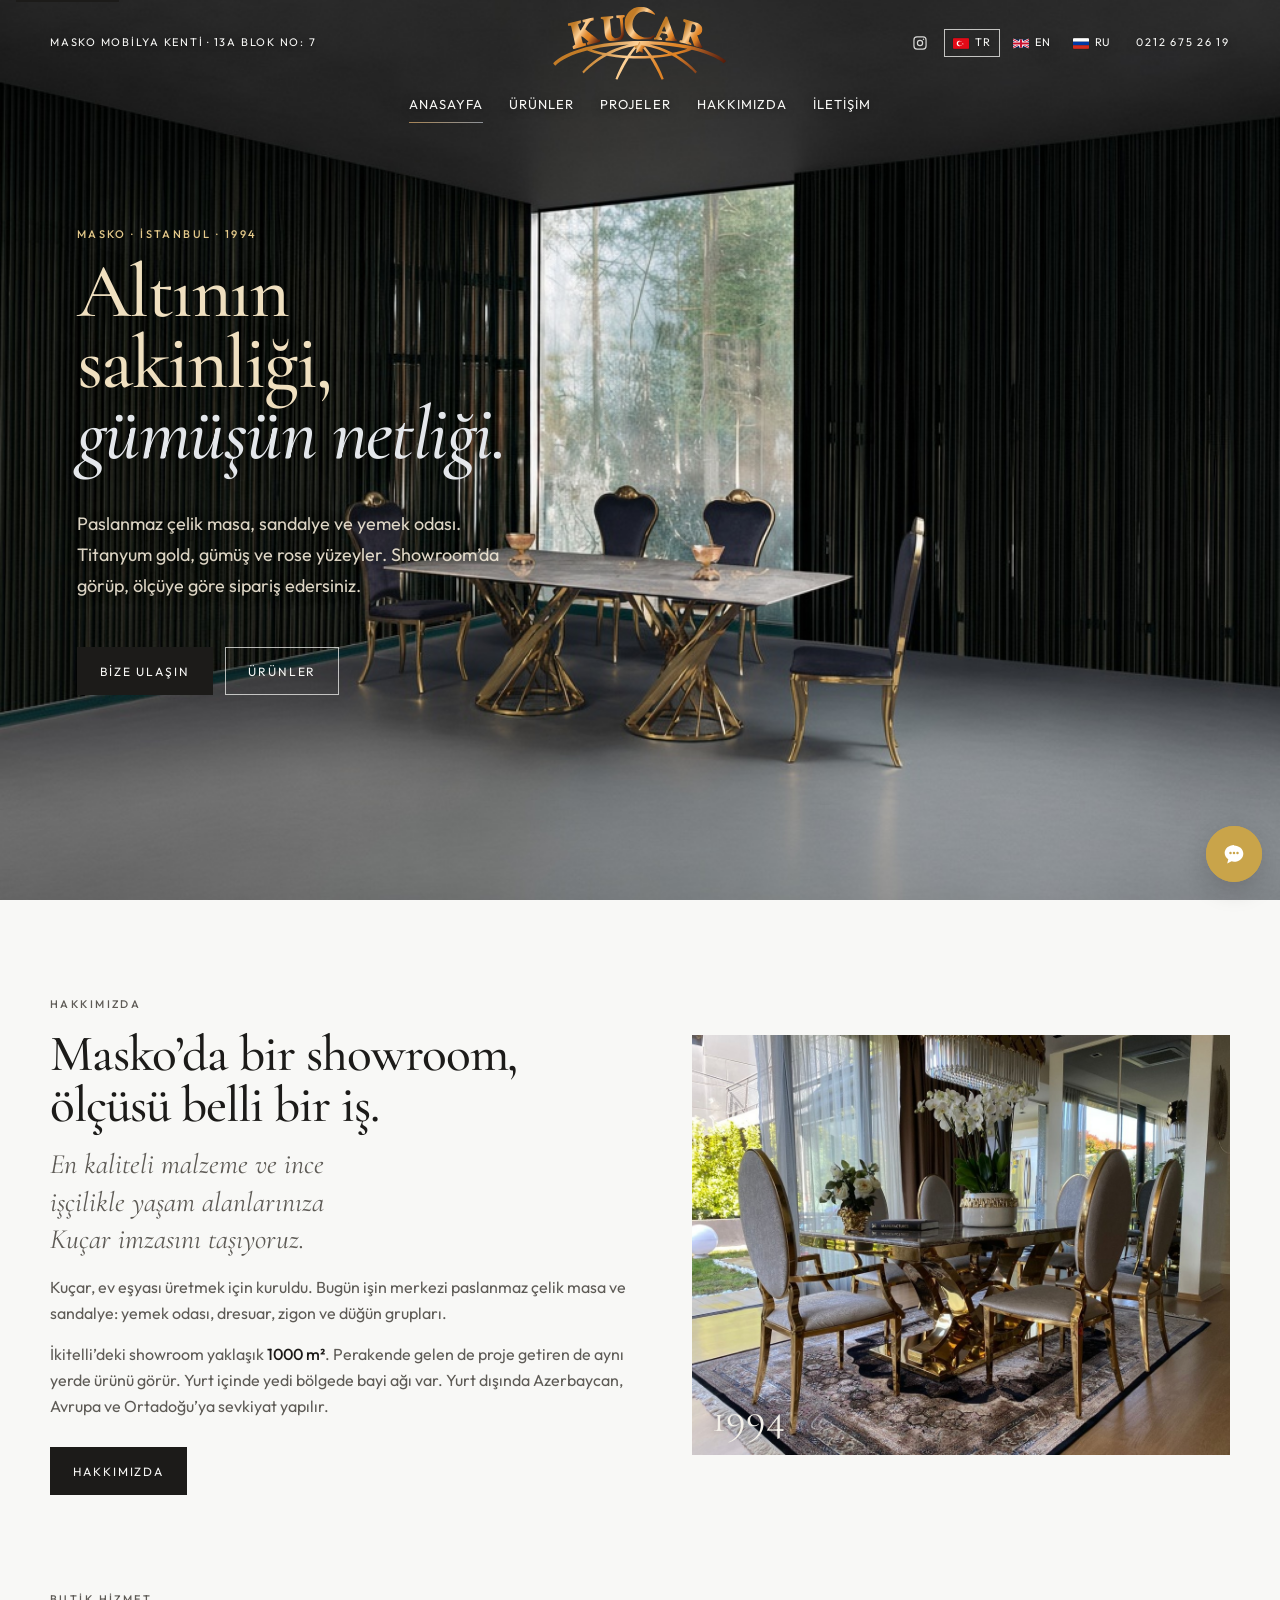
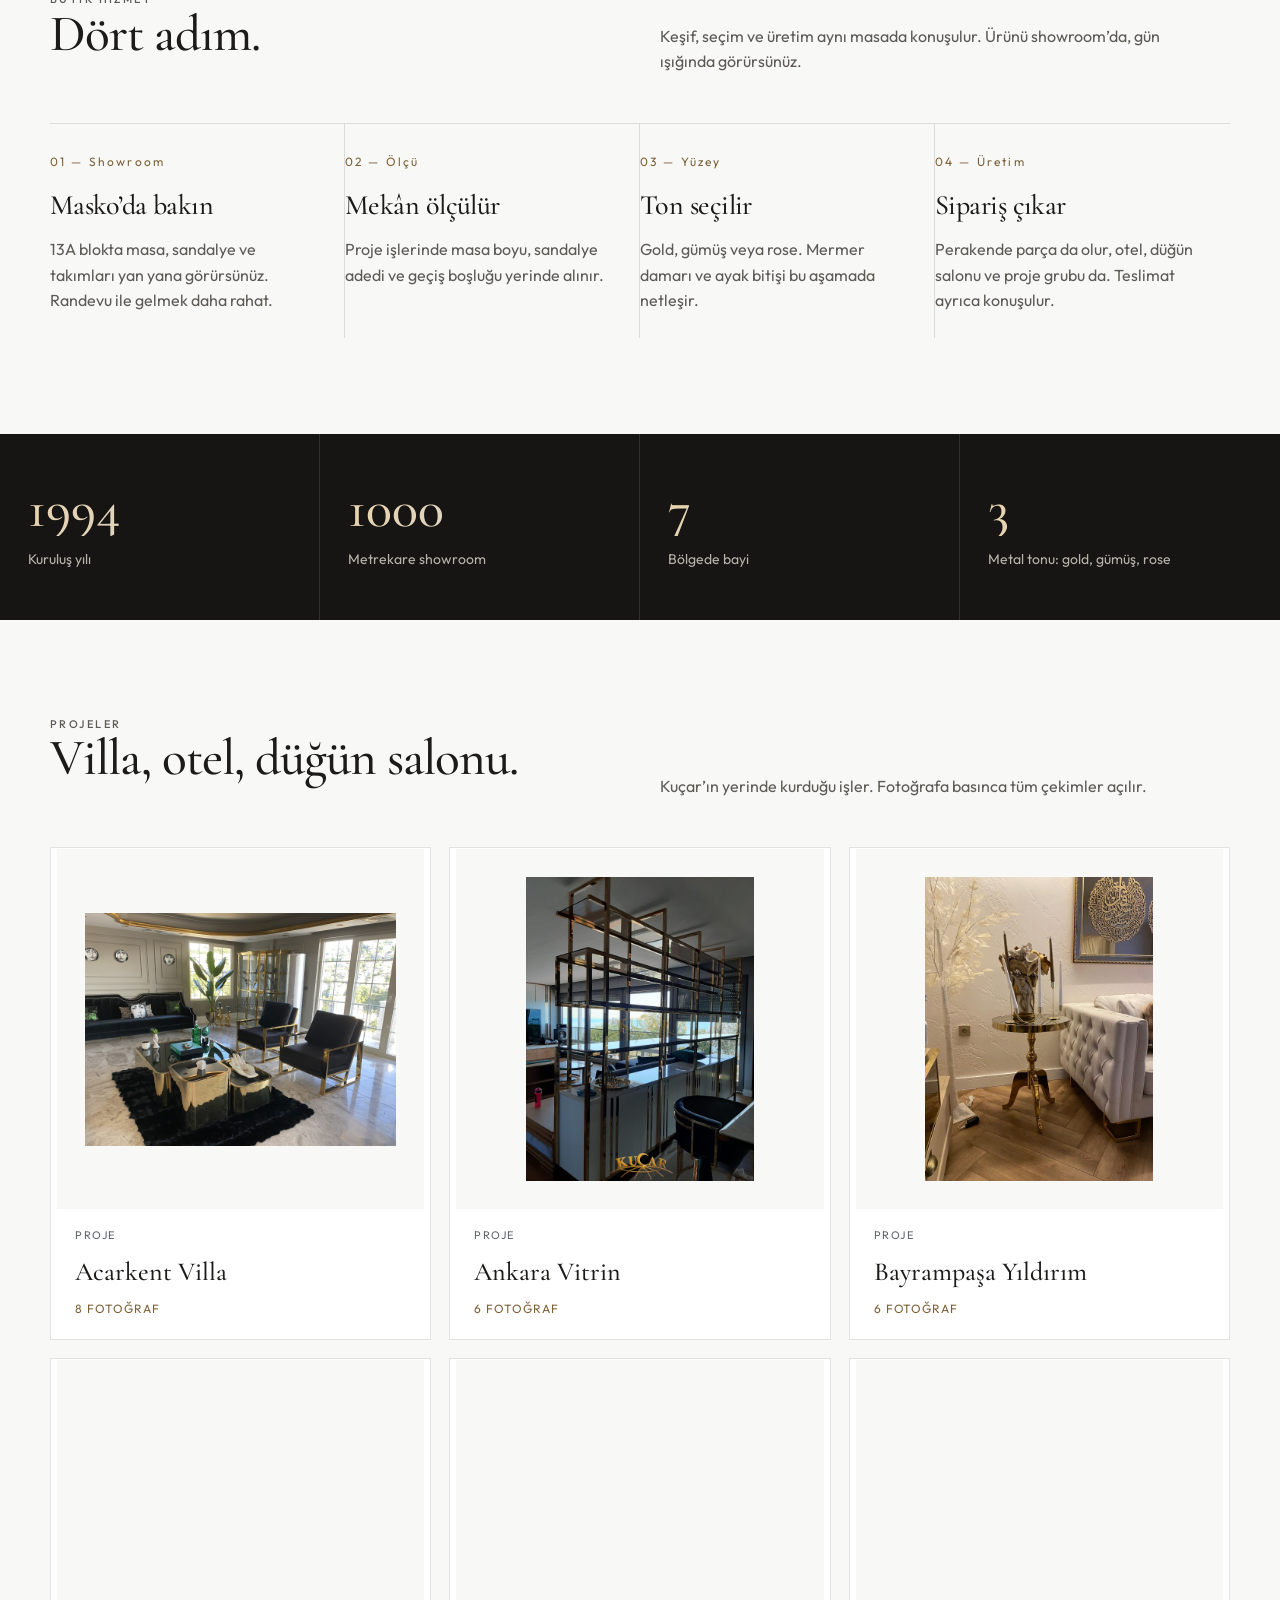
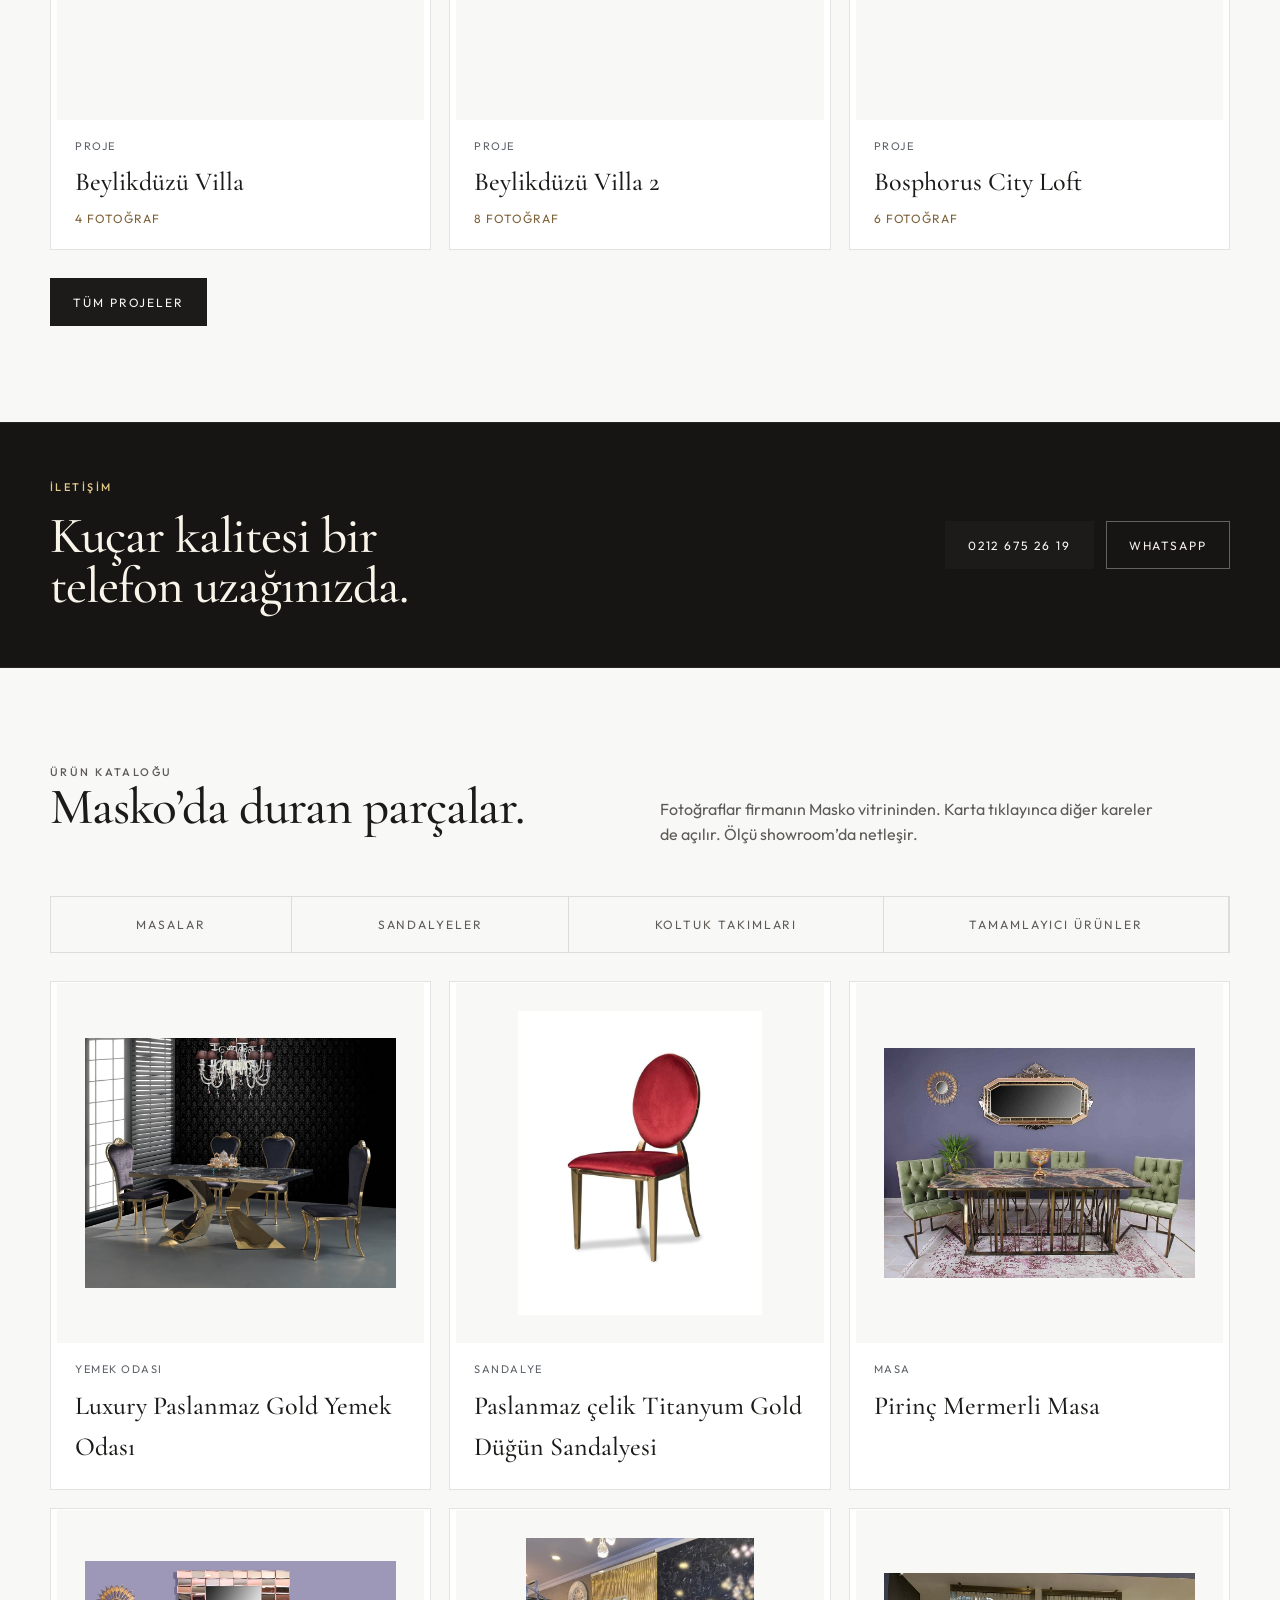
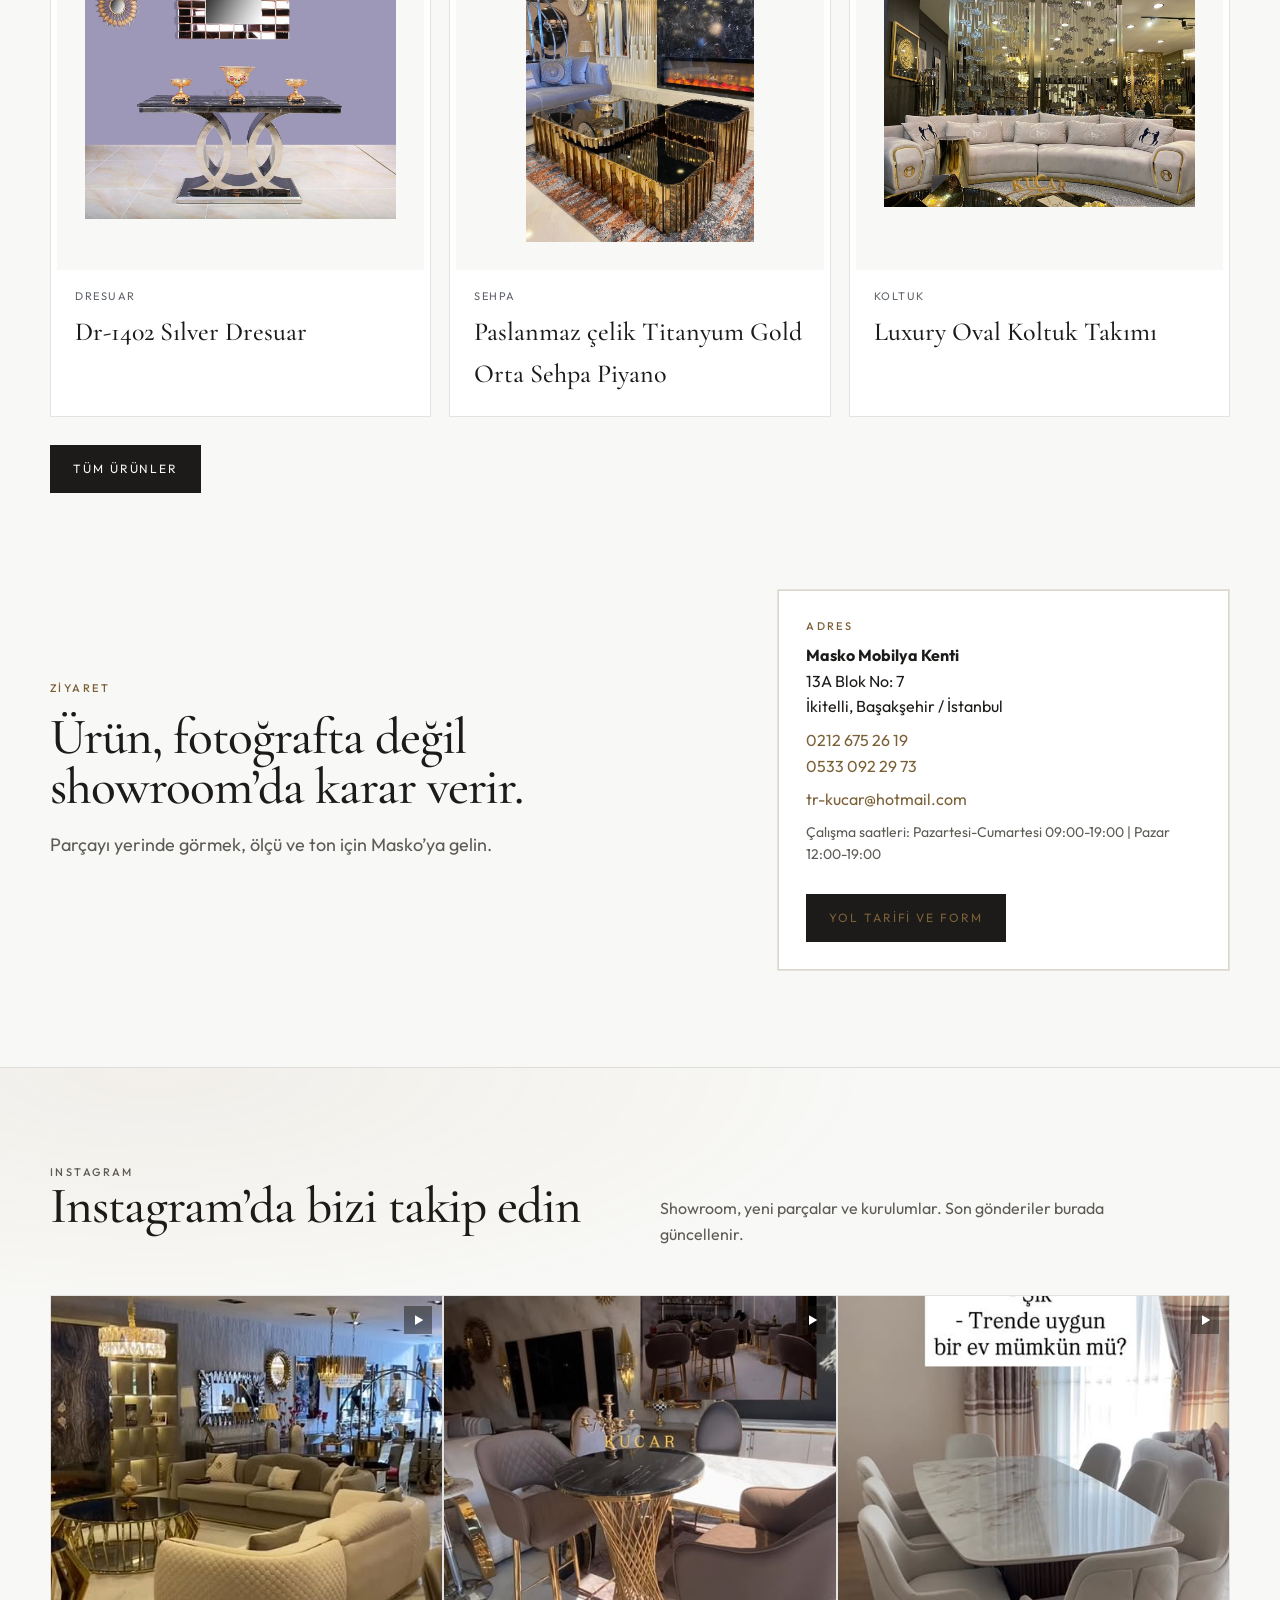
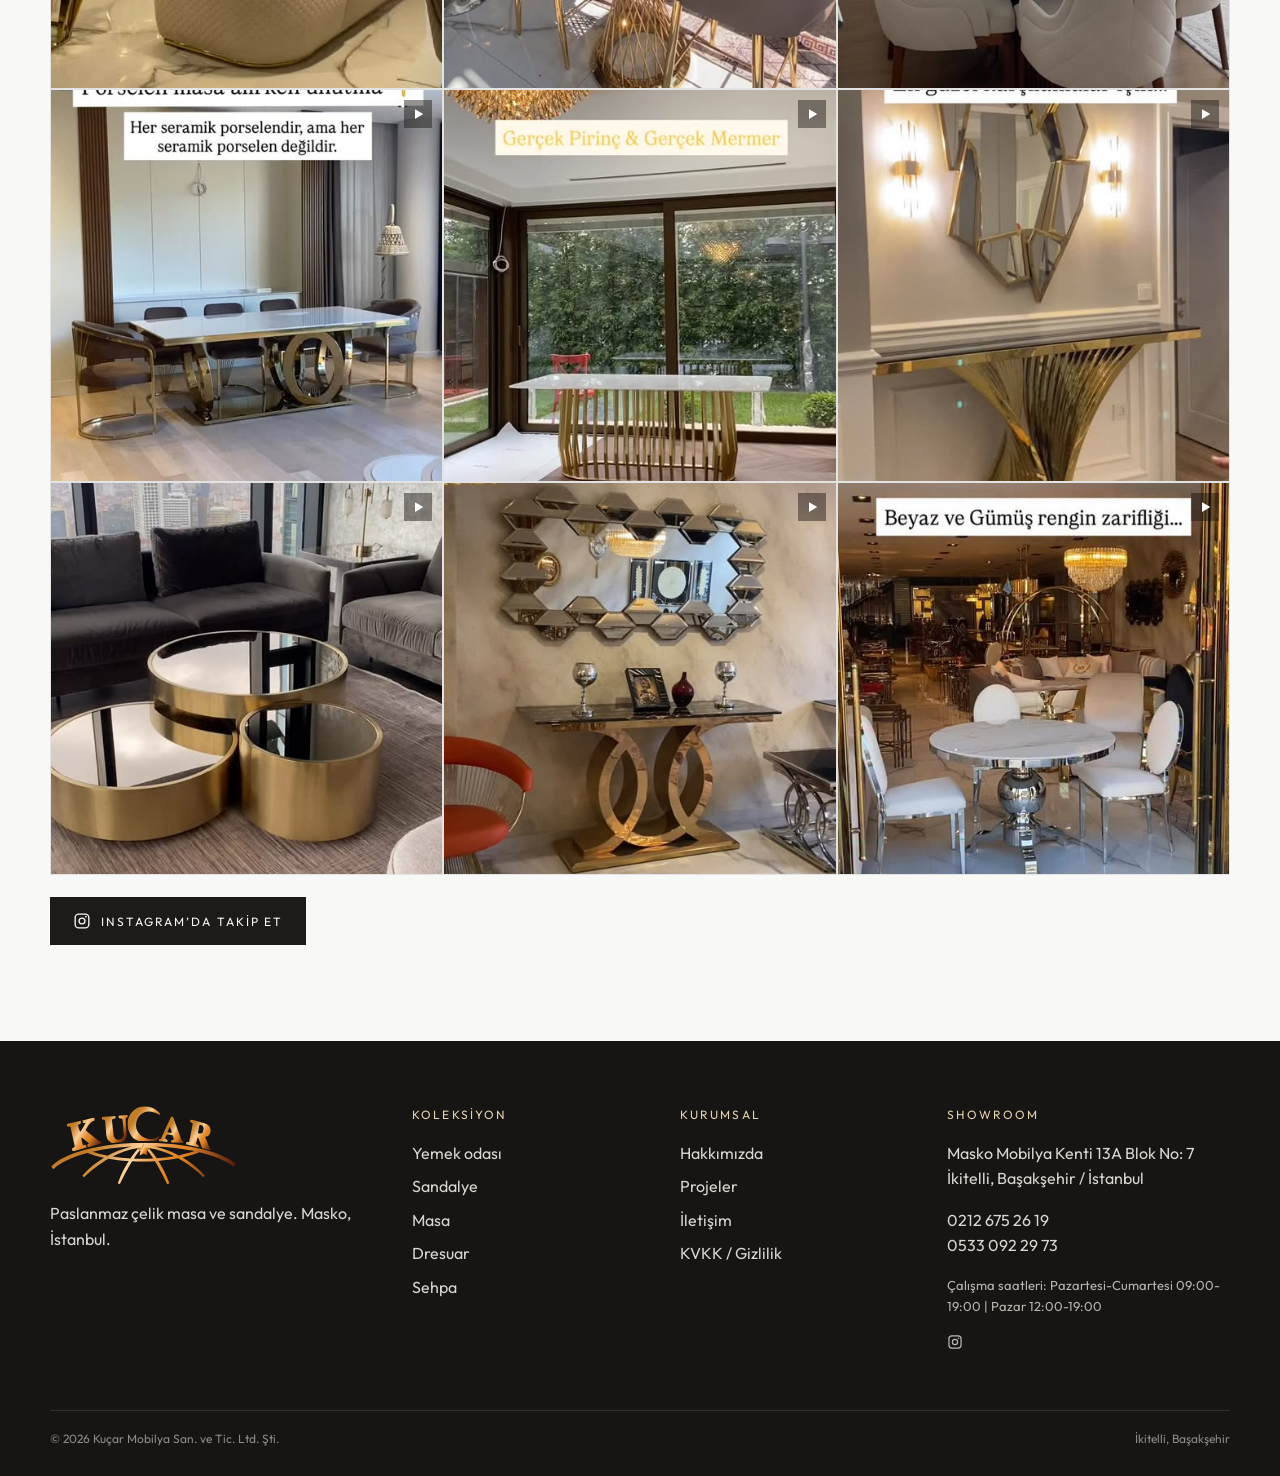
==== index.html @ 5067fb50 "Kuçar Mobilya ilk yayın Co-authored-by: Cursor <cursoragent@cursor.com>" ====
﻿<!DOCTYPE html>
<html lang="tr">
<head>
  <meta charset="utf-8">
  <meta name="viewport" content="width=device-width, initial-scale=1">
  <title>Kuçar Mobilya | Masko Masa ve Sandalye · İkitelli, İstanbul</title>
  <meta name="description" content="Kuçar Mobilya, Masko İkitelli’de 1994’ten beri paslanmaz çelik masa, sandalye, yemek odası, dresuar ve sehpa üretir. Titanyum gold, gümüş ve rose yüzeyler.">
  <link rel="icon" href="favicon.png" type="image/png">
  <!-- SITE_URL: https://ALANADI.com — alan adınızla değiştirin -->
  <link rel="canonical" href="https://ALANADI.com/">
  <meta name="theme-color" content="#f8f8f6">
  <meta name="robots" content="index,follow">
  <meta property="og:title" content="Kuçar Mobilya | Masko Masa ve Sandalye · İkitelli, İstanbul">
  <meta property="og:description" content="Kuçar Mobilya, Masko İkitelli’de 1994’ten beri paslanmaz çelik masa, sandalye, yemek odası, dresuar ve sehpa üretir. Titanyum gold, gümüş ve rose yüzeyler.">
  <meta property="og:type" content="website">
  <meta property="og:url" content="https://ALANADI.com/">
  <meta property="og:image" content="https://ALANADI.com/img/hero-masa.jpg">
  <meta property="og:locale" content="tr_TR">
  <meta name="twitter:card" content="summary_large_image">
  <meta name="twitter:title" content="Kuçar Mobilya | Masko Masa ve Sandalye · İkitelli, İstanbul">
  <meta name="twitter:description" content="Kuçar Mobilya, Masko İkitelli’de 1994’ten beri paslanmaz çelik masa, sandalye, yemek odası, dresuar ve sehpa üretir. Titanyum gold, gümüş ve rose yüzeyler.">
  <meta name="twitter:image" content="https://ALANADI.com/img/hero-masa.jpg">
  <script type="application/ld+json">
  {
    "@context": "https://schema.org",
    "@type": "FurnitureStore",
    "name": "Kuçar Mobilya",
    "image": "https://ALANADI.com/img/hero-masa.jpg",
    "url": "https://ALANADI.com/",
    "telephone": ["+902126752619", "+905330922973"],
    "email": "tr-kucar@hotmail.com",
    "address": {
      "@type": "PostalAddress",
      "streetAddress": "Masko Mobilya Kenti 13A Blok No: 7",
      "addressLocality": "İkitelli, Başakşehir",
      "addressRegion": "İstanbul",
      "addressCountry": "TR"
    },
    "sameAs": ["https://www.instagram.com/kucarfurniture/"],
    "openingHours": "Mo-Sa 09:00-19:00, Su 12:00-19:00"
  }
  </script>
  <link rel="preconnect" href="https://fonts.googleapis.com">
  <link rel="preconnect" href="https://fonts.gstatic.com" crossorigin>
  <link href="https://fonts.googleapis.com/css2?family=Cormorant+Garamond:ital,wght@0,500;0,600;1,500&family=Outfit:wght@300;400;500&family=Manrope:wght@300;400;500&display=swap&subset=cyrillic,latin" rel="stylesheet">
  <link rel="stylesheet" href="css/style.css">
</head>
<body data-page="home">
  <a class="skip" href="#icerik" data-i18n="skip">İçeriğe geç</a>
  <header class="site-header" data-header>
    <div class="header-top">
    <div class="topbar">
      <span data-i18n="top.address">Masko Mobilya Kenti · 13A Blok No: 7</span>
      <div class="topbar-end">
        <a class="social-ig" href="https://www.instagram.com/kucarfurniture/" target="_blank" rel="noopener noreferrer" data-i18n="ig.aria" data-i18n-attr="aria-label" aria-label="Instagram’da Kuçar Furniture"><svg class="ig-icon" viewBox="0 0 24 24" width="16" height="16" aria-hidden="true"><path fill="currentColor" d="M7.5 2h9A5.5 5.5 0 0 1 22 7.5v9A5.5 5.5 0 0 1 16.5 22h-9A5.5 5.5 0 0 1 2 16.5v-9A5.5 5.5 0 0 1 7.5 2zm0 1.8A3.7 3.7 0 0 0 3.8 7.5v9a3.7 3.7 0 0 0 3.7 3.7h9a3.7 3.7 0 0 0 3.7-3.7v-9a3.7 3.7 0 0 0-3.7-3.7h-9zm9.75 1.35a1.15 1.15 0 1 1 0 2.3 1.15 1.15 0 0 1 0-2.3zM12 7.2A4.8 4.8 0 1 1 12 16.8 4.8 4.8 0 0 1 12 7.2zm0 1.8a3 3 0 1 0 0 6 3 3 0 0 0 0-6z"/></svg></a>
        <div class="langs" role="group" data-i18n="lang.group" data-i18n-attr="aria-label" aria-label="Dil">
          <button type="button" data-lang="tr" aria-pressed="true"><svg class="flag" viewBox="0 0 30 20" aria-hidden="true"><rect width="30" height="20" fill="#e30a17"/><circle cx="12" cy="10" r="5" fill="#fff"/><circle cx="13.5" cy="10" r="4" fill="#e30a17"/><polygon fill="#fff" points="18.2,10 16.7,10.5 17.3,11.9 18.2,11.1 19.1,11.9 19.7,10.5"/></svg><span>TR</span></button>
          <button type="button" data-lang="en" aria-pressed="false"><svg class="flag" viewBox="0 0 60 30" aria-hidden="true"><rect width="60" height="30" fill="#012169"/><path d="M0 0 L60 30 M60 0 L0 30" stroke="#fff" stroke-width="8"/><path d="M0 0 L60 30 M60 0 L0 30" stroke="#C8102E" stroke-width="4"/><path d="M30 0 V30 M0 15 H60" stroke="#fff" stroke-width="14"/><path d="M30 0 V30 M0 15 H60" stroke="#C8102E" stroke-width="8"/></svg><span>EN</span></button>
          <button type="button" data-lang="ru" aria-pressed="false"><svg class="flag" viewBox="0 0 18 12" aria-hidden="true"><rect width="18" height="4" fill="#fff"/><rect y="4" width="18" height="4" fill="#0039a6"/><rect y="8" width="18" height="4" fill="#d52b1e"/></svg><span>RU</span></button>
        </div>
        <a href="tel:+902126752619">0212 675 26 19</a>
      </div>
    </div>
      <a class="logo" href="index.html">
        <img class="brand" src="img/logo.svg" alt="Kuçar" width="1200" height="505">
      </a>
      <button class="nav-toggle" type="button" data-nav-toggle aria-expanded="false" aria-controls="site-nav" data-i18n="nav.menu" data-i18n-attr="aria-label" aria-label="Menü"><span></span></button>
    </div>
    <div class="nav-bar">
      <nav class="site-nav" id="site-nav" data-nav>
        <a href="index.html" data-nav="home" data-i18n="nav.home">Anasayfa</a>
        <div class="nav-item">
          <a href="koleksiyonlar.html" data-nav="koleksiyon" data-i18n="nav.collection">Ürünler</a>
          <div class="nav-sub">
            <div class="nav-sub-panel">
              <div class="nav-links">
                <a href="koleksiyonlar.html?grup=masalar" data-i18n="nav.tables">Masalar</a>
                <a href="koleksiyonlar.html?grup=sandalyeler" data-i18n="nav.chairs">Sandalyeler</a>
                <a href="koleksiyonlar.html?grup=koltuk" data-i18n="nav.sofas">Koltuk Takımları</a>
                <a href="koleksiyonlar.html?grup=tamamlayici" data-i18n="nav.extras">Tamamlayıcı Ürünler</a>
                <div class="nav-nest">
                  <a href="koleksiyonlar.html?grup=sehpa" data-i18n="nav.sehpa">Sehpa</a>
                  <a href="koleksiyonlar.html?grup=zigon" data-i18n="nav.zigon">Zigon</a>
                  <a href="koleksiyonlar.html?grup=dresuar" data-i18n="nav.dresuar">Dresuar</a>
                  <a href="koleksiyonlar.html?grup=vitrin" data-i18n="nav.vitrine">Vitrin</a>
                  <a href="koleksiyonlar.html?grup=servis" data-i18n="nav.trolley">Servis Arabası</a>
                  <a href="koleksiyonlar.html?grup=ayna" data-i18n="nav.mirror">Ayna</a>
                </div>
              </div>
              <div class="nav-visuals">
                <a class="nav-visual" href="koleksiyonlar.html?grup=masalar">
                  <img src="img/urun/12.jpeg" alt="" width="1200" height="900" loading="lazy" decoding="async">
                  <span class="nav-visual-copy"><small>Luxury Yüzük</small><strong data-i18n="nav.tables">Masalar</strong></span>
                </a>
                <a class="nav-visual" href="koleksiyonlar.html?grup=sandalyeler">
                  <img src="img/urun/11.jpg" alt="" width="720" height="900" loading="lazy" decoding="async">
                  <span class="nav-visual-copy"><small>Titanyum Gold S-14</small><strong data-i18n="nav.chairs">Sandalyeler</strong></span>
                </a>
                <a class="nav-visual" href="koleksiyonlar.html?grup=koltuk">
                  <img src="img/urun/08.jpeg" alt="" width="1200" height="900" loading="lazy" decoding="async">
                  <span class="nav-visual-copy"><small>Luxury Oval</small><strong data-i18n="nav.sofas">Koltuk Takımları</strong></span>
                </a>
                <a class="nav-visual" href="koleksiyonlar.html?grup=tamamlayici">
                  <img src="img/urun/17.jpg" alt="" width="972" height="900" loading="lazy" decoding="async">
                  <span class="nav-visual-copy"><small>Dr-8818</small><strong data-i18n="nav.extras">Tamamlayıcı Ürünler</strong></span>
                </a>
              </div>
            </div>
          </div>
        </div>
        <a href="hizmetler.html" data-nav="hizmet" data-i18n="nav.services">Projeler</a>
        <a href="hakkimizda.html" data-nav="hakkimizda" data-i18n="nav.about">Hakkımızda</a>
        <a href="iletisim.html" data-nav="iletisim" data-i18n="nav.contact">İletişim</a>
      </nav>
    </div>
  </header>

  <main id="icerik">
    <section class="hero">
      <div class="hero-copy">
        <p class="eyebrow" data-i18n="home.kicker">Masko · İstanbul · 1994</p>
        <h1 data-i18n="home.h1" data-i18n-html>Altının sakinliği,<br><em>gümüşün netliği.</em></h1>
        <p class="lede" data-i18n="home.lede">Paslanmaz çelik masa, sandalye ve yemek odası. Titanyum gold, gümüş ve rose yüzeyler. Showroom’da görüp, ölçüye göre sipariş edersiniz.</p>
        <div class="btn-row">
          <a class="btn" href="iletisim.html" data-i18n="home.cta">Bize ulaşın</a>
          <a class="btn btn-ghost" href="koleksiyonlar.html" data-i18n="nav.collection">Ürünler</a>
        </div>
      </div>
      <div class="hero-panel">
        <figure class="hero-shot">
          <img src="img/hero-masa.jpg" alt="Luxury yemek odası takımı, geniş showroom" width="1280" height="720" fetchpriority="high" decoding="async">
          <figcaption>Luxury Yemek Odası Takımı</figcaption>
        </figure>
      </div>
    </section>

    <section class="section home-about">
      <div class="wrap home-about-grid">
        <div class="prose">
          <p class="eyebrow" data-i18n="nav.about">Hakkımızda</p>
          <h2 data-i18n="home.story.h">Masko’da bir showroom, ölçüsü belli bir iş.</h2>
          <p class="lede home-about-lead" data-i18n="home.about.lead">En kaliteli malzeme ve ince işçilikle yaşam alanlarınıza Kuçar imzasını taşıyoruz.</p>
          <p data-i18n="home.story.p1">Kuçar, ev eşyası üretmek için kuruldu. Bugün işin merkezi paslanmaz çelik masa ve sandalye: yemek odası, dresuar, zigon ve düğün grupları.</p>
          <p data-i18n="home.story.p2" data-i18n-html>İkitelli’deki showroom yaklaşık <strong>1000 m²</strong>. Perakende gelen de proje getiren de aynı yerde ürünü görür. Yurt içinde yedi bölgede bayi ağı var. Yurt dışında Azerbaycan, Avrupa ve Ortadoğu’ya sevkiyat yapılır.</p>
          <div class="btn-row">
            <a class="btn" href="hakkimizda.html" data-i18n="nav.about">Hakkımızda</a>
          </div>
        </div>
        <figure class="home-about-shot">
          <img src="img/urun/12.jpeg" alt="Kuçar showroom yemek odası" width="1200" height="900" loading="lazy" decoding="async">
          <figcaption>1994</figcaption>
        </figure>
      </div>
    </section>

    <section class="section" style="padding-top:0">
      <div class="wrap">
        <div class="section-head">
          <div>
            <p class="eyebrow" data-i18n="home.order.k">Butik hizmet</p>
            <h2 data-i18n="home.order.h">Dört adım.</h2>
          </div>
          <p data-i18n="home.order.p">Keşif, seçim ve üretim aynı masada konuşulur. Ürünü showroom’da, gün ışığında görürsünüz.</p>
        </div>
        <div class="steps">
          <article class="step">
            <span data-i18n="home.s1">01 — Showroom</span>
            <h3 data-i18n="home.s1.h">Masko’da bakın</h3>
            <p data-i18n="home.s1.p">13A blokta masa, sandalye ve takımları yan yana görürsünüz. Randevu ile gelmek daha rahat.</p>
          </article>
          <article class="step">
            <span data-i18n="home.s2">02 — Ölçü</span>
            <h3 data-i18n="home.s2.h">Mekân ölçülür</h3>
            <p data-i18n="home.s2.p">Proje işlerinde masa boyu, sandalye adedi ve geçiş boşluğu yerinde alınır.</p>
          </article>
          <article class="step">
            <span data-i18n="home.s3">03 — Yüzey</span>
            <h3 data-i18n="home.s3.h">Ton seçilir</h3>
            <p data-i18n="home.s3.p">Gold, gümüş veya rose. Mermer damarı ve ayak bitişi bu aşamada netleşir.</p>
          </article>
          <article class="step">
            <span data-i18n="home.s4">04 — Üretim</span>
            <h3 data-i18n="home.s4.h">Sipariş çıkar</h3>
            <p data-i18n="home.s4.p">Perakende parça da olur, otel, düğün salonu ve proje grubu da. Teslimat ayrıca konuşulur.</p>
          </article>
        </div>
      </div>
    </section>

    <section class="stats" data-i18n="stats.label" data-i18n-attr="aria-label" aria-label="Kısa bilgiler">
      <div class="stat"><b>1994</b><span data-i18n="stats.year">Kuruluş yılı</span></div>
      <div class="stat"><b>1000</b><span data-i18n="stats.m2">Metrekare showroom</span></div>
      <div class="stat"><b>7</b><span data-i18n="stats.region">Bölgede bayi</span></div>
      <div class="stat"><b>3</b><span data-i18n="stats.tone">Metal tonu: gold, gümüş, rose</span></div>
    </section>

    <section class="section">
      <div class="wrap">
        <div class="section-head">
          <div>
            <p class="eyebrow" data-i18n="prj.k">Projeler</p>
            <h2 data-i18n="prj.h">Villa, otel, düğün salonu.</h2>
          </div>
          <p data-i18n="prj.p">Kuçar’ın yerinde kurduğu işler. Fotoğrafa basınca tüm çekimler açılır.</p>
        </div>
        <div class="catalog" data-projects data-projects-limit="6"></div>
        <noscript>
          <p class="noscript-note" data-i18n="noscript.projects">Projeleri görmek için Projeler sayfasına gidin. <a href="hizmetler.html">Projeler</a> · <a href="tel:+902126752619">0212 675 26 19</a> · <a href="https://wa.me/905330922973">WhatsApp</a></p>
        </noscript>
        <div class="btn-row">
          <a class="btn" href="hizmetler.html" data-i18n="home.projects.more">Tüm projeler</a>
        </div>
      </div>
    </section>

    <section class="phone-cta">
      <div class="wrap phone-cta-inner">
        <div>
          <p class="eyebrow" data-i18n="home.phone.k">İletişim</p>
          <h2 data-i18n="home.phone.h">Kuçar kalitesi bir telefon uzağınızda.</h2>
        </div>
        <div class="phone-cta-actions">
          <a class="btn" href="tel:+902126752619">0212 675 26 19</a>
          <a class="btn btn-ghost" href="https://wa.me/905330922973" target="_blank" rel="noopener">WhatsApp</a>
        </div>
      </div>
    </section>

    <section class="section">
      <div class="wrap">
        <div class="section-head">
          <div>
            <p class="eyebrow" data-i18n="home.catalog.k">Ürün kataloğu</p>
            <h2 data-i18n="home.vitrin.h">Masko’da duran parçalar.</h2>
          </div>
          <p data-i18n="home.vitrin.p">Fotoğraflar firmanın Masko vitrininden. Karta tıklayınca diğer kareler de açılır. Ölçü showroom’da netleşir.</p>
        </div>
        <nav class="rail rail-inline" data-i18n="rail.label" data-i18n-attr="aria-label" aria-label="Kategoriler">
          <a href="koleksiyonlar.html?grup=masalar" data-i18n="nav.tables">Masalar</a>
          <a href="koleksiyonlar.html?grup=sandalyeler" data-i18n="nav.chairs">Sandalyeler</a>
          <a href="koleksiyonlar.html?grup=koltuk" data-i18n="nav.sofas">Koltuk Takımları</a>
          <a href="koleksiyonlar.html?grup=tamamlayici" data-i18n="nav.extras">Tamamlayıcı Ürünler</a>
        </nav>
        <div class="catalog" data-featured></div>
        <noscript>
          <p class="noscript-note" data-i18n="noscript.catalog">Ürünleri görmek için koleksiyonlar sayfasına gidin. <a href="koleksiyonlar.html">Ürünler</a> · <a href="tel:+902126752619">0212 675 26 19</a> · <a href="https://wa.me/905330922973">WhatsApp</a></p>
        </noscript>
        <div class="btn-row">
          <a class="btn" href="koleksiyonlar.html" data-i18n="home.all">Tüm ürünler</a>
        </div>
      </div>
    </section>

    <section class="section" style="padding-top:0">
      <div class="wrap showroom-band">
        <div>
          <p class="eyebrow" data-i18n="home.visit.k">Ziyaret</p>
          <h2 data-i18n="home.visit.h">Ürün, fotoğrafta değil showroom’da karar verir.</h2>
          <p class="lede" data-i18n="home.visit.p">Parçayı yerinde görmek, ölçü ve ton için Masko’ya gelin.</p>
        </div>
        <aside class="address-card">
          <p class="eyebrow" data-i18n="addr.k">Adres</p>
          <p data-i18n="addr.block" data-i18n-html><strong>Masko Mobilya Kenti</strong><br>13A Blok No: 7<br>İkitelli, Başakşehir / İstanbul</p>
          <p><a href="tel:+902126752619">0212 675 26 19</a><br><a href="tel:+905330922973">0533 092 29 73</a></p>
          <p><a href="mailto:tr-kucar@hotmail.com">tr-kucar@hotmail.com</a></p>
          <p class="hours"><span data-i18n="hours.label">Çalışma saatleri</span>: <span data-i18n="hours.value">Pazartesi-Cumartesi 09:00-19:00 | Pazar 12:00-19:00</span></p>
          <div class="btn-row">
            <a class="btn" href="iletisim.html" data-i18n="addr.route">Yol tarifi ve form</a>
          </div>
        </aside>
      </div>
    </section>

    <section class="section ig-feed" data-ig-feed data-ig-user="kucarfurniture" aria-labelledby="ig-feed-title">
      <div class="wrap">
        <div class="section-head">
          <div>
            <p class="eyebrow" data-i18n="ig.k">Instagram</p>
            <h2 id="ig-feed-title" data-i18n="ig.h">Instagram’da bizi takip edin</h2>
          </div>
          <p data-i18n="ig.p">Showroom, yeni parçalar ve kurulumlar. Son gönderiler burada güncellenir.</p>
        </div>

        <!--
          Canlı otomatik feed için Behold veya Elfsight kullanın:
          data-ig-service="behold" data-ig-widget-id="[BEHOLD_FEED_ID]"
          data-ig-service="elfsight" data-ig-widget-id="[ELFSIGHT_APP_ID]"
          Token/gizli anahtar istemci koduna yazmayın.
          Şu an likesio + js/ig-feed-data.js ile statik ızgara çalışır.
        -->
        <div
          class="ig-feed-embed"
          data-ig-embed
          data-ig-service="likesio"
          data-ig-user="kucarfurniture"
        >
          <div class="ig-feed-placeholder" data-ig-placeholder>
            <p data-i18n="ig.placeholder">Son Instagram gönderileri yükleniyor…</p>
          </div>
        </div>

        <div class="btn-row ig-feed-actions">
          <a
            class="btn ig-follow"
            href="https://www.instagram.com/kucarfurniture/"
            target="_blank"
            rel="noopener noreferrer"
          >
            <svg class="ig-icon" viewBox="0 0 24 24" width="18" height="18" aria-hidden="true">
              <path fill="currentColor" d="M7.5 2h9A5.5 5.5 0 0 1 22 7.5v9A5.5 5.5 0 0 1 16.5 22h-9A5.5 5.5 0 0 1 2 16.5v-9A5.5 5.5 0 0 1 7.5 2zm0 1.8A3.7 3.7 0 0 0 3.8 7.5v9a3.7 3.7 0 0 0 3.7 3.7h9a3.7 3.7 0 0 0 3.7-3.7v-9a3.7 3.7 0 0 0-3.7-3.7h-9zm9.75 1.35a1.15 1.15 0 1 1 0 2.3 1.15 1.15 0 0 1 0-2.3zM12 7.2A4.8 4.8 0 1 1 12 16.8 4.8 4.8 0 0 1 12 7.2zm0 1.8a3 3 0 1 0 0 6 3 3 0 0 0 0-6z"/>
            </svg>
            <span data-i18n="ig.follow">Instagram’da takip et</span>
          </a>
        </div>
      </div>
    </section>
  </main>

  <footer class="site-footer">
    <div class="wrap footer-grid">
      <div class="footer-brand">
        <img class="brand" src="img/logo.svg" alt="Kuçar" width="1200" height="505">
        <p data-i18n="foot.blurb">Paslanmaz çelik masa ve sandalye. Masko, İstanbul.</p>
      </div>
      <div>
        <p class="footer-heading" data-i18n="foot.col">Koleksiyon</p>
        <ul>
          <li><a href="koleksiyonlar.html?grup=masalar" data-i18n="cat.dining.s">Yemek odası</a></li>
          <li><a href="koleksiyonlar.html?grup=sandalyeler" data-i18n="cat.chair">Sandalye</a></li>
          <li><a href="koleksiyonlar.html?grup=masalar" data-i18n="cat.table">Masa</a></li>
          <li><a href="koleksiyonlar.html?grup=dresuar" data-i18n="cat.console">Dresuar</a></li>
          <li><a href="koleksiyonlar.html?grup=sehpa" data-i18n="cat.low">Sehpa</a></li>
        </ul>
      </div>
      <div>
        <p class="footer-heading" data-i18n="foot.co">Kurumsal</p>
        <ul>
          <li><a href="hakkimizda.html" data-i18n="nav.about">Hakkımızda</a></li>
          <li><a href="hizmetler.html" data-i18n="nav.services">Projeler</a></li>
          <li><a href="iletisim.html" data-i18n="nav.contact">İletişim</a></li>
          <li><a href="kvkk.html" data-i18n="foot.kvkk">KVKK / Gizlilik</a></li>
        </ul>
      </div>
      <div>
        <p class="footer-heading" data-i18n="foot.show">Showroom</p>
        <p data-i18n="foot.addr" data-i18n-html>Masko Mobilya Kenti 13A Blok No: 7<br>İkitelli, Başakşehir / İstanbul</p>
        <p><a href="tel:+902126752619">0212 675 26 19</a><br><a href="tel:+905330922973">0533 092 29 73</a></p>
        <p class="hours"><span data-i18n="hours.label">Çalışma saatleri</span>: <span data-i18n="hours.value">Pazartesi-Cumartesi 09:00-19:00 | Pazar 12:00-19:00</span></p>
        <p><a class="social-ig" href="https://www.instagram.com/kucarfurniture/" target="_blank" rel="noopener noreferrer" data-i18n="ig.aria" data-i18n-attr="aria-label" aria-label="Instagram’da Kuçar Furniture"><svg class="ig-icon" viewBox="0 0 24 24" width="16" height="16" aria-hidden="true"><path fill="currentColor" d="M7.5 2h9A5.5 5.5 0 0 1 22 7.5v9A5.5 5.5 0 0 1 16.5 22h-9A5.5 5.5 0 0 1 2 16.5v-9A5.5 5.5 0 0 1 7.5 2zm0 1.8A3.7 3.7 0 0 0 3.8 7.5v9a3.7 3.7 0 0 0 3.7 3.7h9a3.7 3.7 0 0 0 3.7-3.7v-9a3.7 3.7 0 0 0-3.7-3.7h-9zm9.75 1.35a1.15 1.15 0 1 1 0 2.3 1.15 1.15 0 0 1 0-2.3zM12 7.2A4.8 4.8 0 1 1 12 16.8 4.8 4.8 0 0 1 12 7.2zm0 1.8a3 3 0 1 0 0 6 3 3 0 0 0 0-6z"/></svg></a></p>
      </div>
    </div>
    <div class="wrap legal">
      <span>© <span data-year-num>2026</span> Kuçar Mobilya San. ve Tic. Ltd. Şti.</span>
      <span data-i18n="foot.place">İkitelli, Başakşehir</span>
    </div>
  </footer>

  <button class="to-top" type="button" data-to-top data-i18n="toTop" data-i18n-attr="aria-label" aria-label="Yukarı çık"><svg viewBox="0 0 24 24" width="18" height="18" aria-hidden="true"><path d="M6 14.5 12 8.5 18 14.5" fill="none" stroke="currentColor" stroke-width="1.6" stroke-linecap="round" stroke-linejoin="round"/></svg></button>
  <div class="fab" data-fab>
    <div class="fab-actions" id="fab-actions" data-fab-actions>
      <a class="fab-item" href="tel:+902126752619">
        <span class="fab-label" data-i18n="fab.phone">Telefon</span>
        <span class="fab-icon" aria-hidden="true">
          <svg width="20" height="20" viewBox="0 0 24 24" fill="none" stroke="currentColor" stroke-width="1.8" stroke-linecap="round" stroke-linejoin="round"><path d="M22 16.9v3a2 2 0 0 1-2.2 2 19.8 19.8 0 0 1-8.6-3.1 19.5 19.5 0 0 1-6-6 19.8 19.8 0 0 1-3.1-8.7A2 2 0 0 1 4.1 2h3a2 2 0 0 1 2 1.7c.1.9.3 1.8.6 2.6a2 2 0 0 1-.5 2.1L8.1 9.9a16 16 0 0 0 6 6l1.5-1.1a2 2 0 0 1 2.1-.4c.8.3 1.7.5 2.6.6a2 2 0 0 1 1.7 2z"/></svg>
        </span>
      </a>
      <a class="fab-item" href="https://www.google.com/maps/dir/?api=1&destination=Masko+Mobilya+Kenti+13A+Blok+No:+7,+%C4%B0kitelli,+Ba%C5%9Fak%C5%9Fehir,+%C4%B0stanbul" target="_blank" rel="noopener">
        <span class="fab-label" data-i18n="fab.directions">Yol Tarifi</span>
        <span class="fab-icon" aria-hidden="true">
          <svg width="20" height="20" viewBox="0 0 24 24" fill="none" stroke="currentColor" stroke-width="1.8" stroke-linecap="round" stroke-linejoin="round"><path d="M12 22s7-5.4 7-12a7 7 0 1 0-14 0c0 6.6 7 12 7 12z"/><circle cx="12" cy="10" r="2.5"/></svg>
        </span>
      </a>
      <a class="fab-item" href="https://wa.me/905330922973" target="_blank" rel="noopener">
        <span class="fab-label" data-i18n="fab.whatsapp">WhatsApp</span>
        <span class="fab-icon" aria-hidden="true">
          <svg width="22" height="22" viewBox="0 0 24 24" fill="currentColor"><path d="M20 11.5A8.5 8.5 0 0 1 7.6 18.7L4 20l1.4-3.5A8.5 8.5 0 1 1 20 11.5zm-8.5 7a7 7 0 1 0-6.3-3.9l.2.4-.8 2.1 2.2-.8.4.2a7 7 0 0 0 4.3 1.4zm3.8-5.2c-.2-.1-1.2-.6-1.4-.7-.2-.1-.3-.1-.5.1l-.6.7c-.1.2-.3.2-.5.1a5.7 5.7 0 0 1-1.7-1 6.3 6.3 0 0 1-1.2-1.5c-.1-.2 0-.3.1-.5l.4-.5.2-.3c.1-.2 0-.3 0-.5l-.7-1.6c-.2-.4-.3-.4-.5-.4h-.4c-.2 0-.5.1-.7.3-.2.3-.9.9-.9 2.1s.9 2.4 1 2.6c.1.2 1.8 2.8 4.4 3.8 1.6.6 1.9.5 2.3.5.4 0 1.2-.5 1.4-1 .2-.5.2-.9.1-1 0-.1-.2-.1-.4-.2z"/></svg>
        </span>
      </a>
    </div>
    <button class="fab-toggle" type="button" data-fab-toggle aria-expanded="false" aria-controls="fab-actions" data-i18n="fab.toggle" data-i18n-attr="aria-label" aria-label="İletişim">
      <svg width="28" height="28" viewBox="0 0 24 24" aria-hidden="true"><path fill="#fff" d="M12 4.2c-4.4 0-8 3.1-8 6.9 0 2.2 1.2 4.1 3.1 5.4L6.2 20.2l3.7-1.9c.7.2 1.4.3 2.1.3 4.4 0 8-3.1 8-6.9s-3.6-6.9-8-6.9z"/><circle cx="9" cy="11.1" r="1.05" fill="#c9a44a"/><circle cx="12" cy="11.1" r="1.05" fill="#c9a44a"/><circle cx="15" cy="11.1" r="1.05" fill="#c9a44a"/></svg>
    </button>
  </div>
  <dialog data-dialog>
    <button class="dialog-close" type="button" data-close-dialog data-i18n="nav.close" data-i18n-attr="aria-label" aria-label="Kapat"><svg viewBox="0 0 24 24" width="18" height="18" aria-hidden="true"><path d="M6 6 L18 18 M18 6 L6 18" fill="none" stroke="currentColor" stroke-width="1.6" stroke-linecap="round"/></svg></button>
    <figure class="dialog-stage">
      <img data-dialog-photo alt="">
      <button class="dialog-nav dialog-nav-prev" type="button" data-dialog-prev data-i18n="dialog.prev" data-i18n-attr="aria-label" aria-label="Önceki" hidden>
        <svg viewBox="0 0 24 24" width="22" height="22" aria-hidden="true"><path d="M15 6 9 12l6 6" fill="none" stroke="currentColor" stroke-width="1.7" stroke-linecap="round" stroke-linejoin="round"/></svg>
      </button>
      <button class="dialog-nav dialog-nav-next" type="button" data-dialog-next data-i18n="dialog.next" data-i18n-attr="aria-label" aria-label="Sonraki" hidden>
        <svg viewBox="0 0 24 24" width="22" height="22" aria-hidden="true"><path d="m9 6 6 6-6 6" fill="none" stroke="currentColor" stroke-width="1.7" stroke-linecap="round" stroke-linejoin="round"/></svg>
      </button>
    </figure>
    <div class="dialog-panel">
      <div class="dialog-thumbs" data-dialog-thumbs></div>
      <div class="dialog-copy">
        <p class="eyebrow">Kuçar</p>
        <h3 data-dialog-title></h3>
        <p data-dialog-text></p>
      </div>
      <div class="dialog-actions">
        <a class="btn" href="https://wa.me/905330922973" target="_blank" rel="noopener">WhatsApp</a>
      </div>
    </div>
  </dialog>
  <script src="js/catalog.js" defer></script>
  <script src="js/catalog-extra.js" defer></script>
  <script src="js/projects.js" defer></script>
  <script src="js/i18n.js" defer></script>
  <script src="js/ig-feed-data.js" defer></script>
  <script src="js/main.js" defer></script>
</body>
</html>
---- css/style.css ----
@import url("https://fonts.googleapis.com/css2?family=Manrope:wght@300;400;500&display=swap");

:root {
  --bg: #f8f8f6;
  --bg-2: #f3f1ec;
  --ink: #1c1b19;
  --muted: #5e5b56;
  --line: rgba(28, 27, 25, 0.12);
  --gold: #a68456;
  --gold-deep: #7c6138;
  --silver: #8e9298;
  --silver-deep: #5e636a;
  --rose: #b88880;
  --dark: #161513;
  --header: 118px;
  --serif: "Cormorant Garamond", "Times New Roman", serif;
  --sans: "Outfit", "Segoe UI", sans-serif;
  --ease: cubic-bezier(0.22, 1, 0.36, 1);
}

html[lang="ru"] {
  --sans: "Manrope", "Outfit", "Segoe UI", sans-serif;
}
html[lang="ru"] body {
  font-family: var(--sans);
}

* { box-sizing: border-box; }
html { scroll-behavior: smooth; }
body {
  margin: 0;
  background: var(--bg);
  color: var(--ink);
  font-family: var(--sans);
  font-weight: 400;
  font-size: 16px;
  line-height: 1.6;
  text-rendering: optimizeLegibility;
}
img { max-width: 100%; display: block; }
a { color: inherit; text-decoration: none; }
a:focus-visible, button:focus-visible, input:focus-visible, select:focus-visible, textarea:focus-visible {
  outline: 2px solid var(--gold);
  outline-offset: 3px;
}
button, input, textarea, select { font: inherit; color: inherit; }
button { cursor: pointer; background: none; border: 0; }
::selection { background: #e7d7b8; color: var(--ink); }

.skip {
  position: absolute;
  left: 16px;
  top: -40px;
  background: var(--ink);
  color: var(--bg);
  padding: 8px 12px;
  z-index: 20;
}
.skip:focus { top: 12px; }

.wrap {
  width: min(1180px, calc(100% - 48px));
  margin: 0 auto;
}
.eyebrow {
  margin: 0 0 14px;
  font-size: 11px;
  letter-spacing: 0.22em;
  text-transform: uppercase;
  color: var(--gold-deep);
  font-weight: 500;
}
h1, h2, h3, .serif { font-family: var(--serif); font-weight: 500; letter-spacing: -0.02em; }
h1 { font-size: clamp(46px, 6vw, 84px); line-height: 0.92; margin: 0 0 22px; font-weight: 500; }
h2 { font-size: clamp(36px, 4vw, 58px); line-height: 0.98; margin: 0 0 16px; }
h3 { font-size: 28px; line-height: 1.15; margin: 0 0 10px; }
.lede { font-size: 18px; line-height: 1.7; color: var(--muted); max-width: 46ch; }
em { font-style: italic; }

.metal-rule {
  height: 1px;
  border: 0;
  margin: 0;
  background: linear-gradient(90deg, var(--gold) 0%, #d9c7a4 42%, #d5d7db 58%, var(--silver) 100%);
}

.site-header {
  position: sticky;
  top: 0;
  z-index: 30;
  background: transparent;
  border-bottom: 1px solid transparent;
  transition: background 0.28s var(--ease), border-color 0.28s var(--ease);
}
.site-header.is-solid,
.site-header.is-stuck,
.site-header:hover,
.site-header:focus-within,
.site-header:has(.is-open) {
  background: var(--bg);
  border-bottom-color: var(--line);
}
.header-top {
  position: relative;
  display: flex;
  align-items: center;
  width: min(1180px, calc(100% - 48px));
  margin: 0 auto;
  min-height: 86px;
}
.topbar {
  display: flex;
  justify-content: space-between;
  align-items: center;
  gap: 16px;
  width: 100%;
  margin: 0;
  padding: 8px 0;
  font-size: 11px;
  letter-spacing: 0.16em;
  text-transform: uppercase;
  color: var(--muted);
}
.topbar > span,
.topbar-end { max-width: calc(50% - 120px); }
.topbar > span {
  overflow: hidden;
  text-overflow: ellipsis;
  white-space: nowrap;
}
.topbar-end { margin-left: auto; }
.topbar a:hover { color: var(--gold-deep); }
.topbar-end { display: flex; align-items: center; gap: 16px; }
.langs { display: flex; gap: 4px; }
.langs button {
  display: inline-flex;
  align-items: center;
  gap: 6px;
  height: 28px;
  padding: 0 8px;
  border: 1px solid transparent;
  font-size: 11px;
  letter-spacing: 0.08em;
  color: var(--muted);
}
.flag {
  width: 16px;
  height: 11px;
  flex: none;
  border-radius: 1px;
  box-shadow: 0 0 0 1px rgba(28, 27, 25, 0.16);
}
.langs button.is-active {
  color: var(--ink);
  border-color: var(--line);
  background: #fff;
}
.nav-bar {
  position: relative;
  display: flex;
  justify-content: center;
  width: min(1180px, calc(100% - 48px));
  margin: 0 auto;
  padding: 0 0 12px;
}
.logo {
  position: absolute;
  left: 50%;
  top: 50%;
  z-index: 2;
  display: flex;
  align-items: center;
  transform: translate(-50%, -50%);
}
.brand {
  width: 176px;
  height: auto;
  display: block;
  flex: none;
}
.logo-word {
  font-family: var(--serif);
  font-size: 28px;
  letter-spacing: 0.18em;
  line-height: 1;
}
.logo-sub {
  display: block;
  font-family: var(--sans);
  font-size: 10px;
  letter-spacing: 0.22em;
  color: var(--silver-deep);
}
.site-nav {
  display: flex;
  justify-content: center;
  gap: 26px;
  width: 100%;
}
.site-nav a {
  font-size: 13px;
  letter-spacing: 0.08em;
  text-transform: uppercase;
  color: var(--muted);
  position: relative;
  padding: 8px 0;
}
.site-nav a[aria-current="page"],
.site-nav a:hover { color: var(--ink); }
.site-nav a[aria-current="page"]::after {
  content: "";
  position: absolute;
  left: 0;
  right: 0;
  bottom: 0;
  height: 1px;
  background: linear-gradient(90deg, var(--gold), var(--silver));
}
.nav-item { position: relative; }
.nav-item::after {
  content: "";
  position: absolute;
  left: 0;
  right: 0;
  top: 100%;
  height: 18px;
}
.nav-item > a { display: inline-block; }
.nav-sub {
  position: fixed;
  top: var(--header-bottom, var(--header));
  left: 50%;
  z-index: 35;
  width: min(1040px, calc(100vw - 48px));
  padding-top: 12px;
  transform: translateX(-50%);
  opacity: 0;
  visibility: hidden;
  pointer-events: none;
}
.nav-sub-panel {
  display: grid;
  grid-template-columns: 250px 1fr;
  gap: 28px;
  background: #fff;
  border: 1px solid var(--line);
  box-shadow: 0 16px 40px rgba(28, 27, 25, 0.08);
  padding: 22px 22px 22px 8px;
}
.nav-item:hover .nav-sub,
.nav-item:focus-within .nav-sub {
  opacity: 1;
  visibility: visible;
  pointer-events: auto;
}
.nav-sub a {
  display: block;
  padding: 11px 18px;
  white-space: nowrap;
}
.nav-sub a::after { display: none; }
.nav-sub a:hover,
.nav-sub a[aria-current="page"] { background: var(--bg-2); color: var(--ink); }
.nav-nest {
  margin: 0 14px 8px 18px;
  padding-left: 12px;
  border-left: 1px solid var(--line);
}
.nav-nest a { padding: 8px 6px; }
.nav-visuals {
  display: grid;
  grid-template-columns: 1fr 1fr;
  gap: 14px;
  align-content: start;
}
.nav-sub a.nav-visual {
  padding: 0;
  white-space: normal;
  color: var(--ink);
}
.nav-visual img {
  width: 100%;
  aspect-ratio: 4 / 3;
  height: auto;
  object-fit: cover;
  object-position: center;
  background: var(--bg-2);
}
.nav-visual-copy {
  display: grid;
  gap: 2px;
  padding-top: 8px;
}
.nav-visual-copy small {
  font-size: 11px;
  letter-spacing: 0.04em;
  text-transform: none;
  color: var(--muted);
}
.nav-visual-copy strong {
  font-weight: 500;
  font-size: 12px;
  letter-spacing: 0.12em;
}
.nav-sub a.nav-visual:hover,
.nav-sub a.nav-visual[aria-current="page"] { background: transparent; }
.nav-sub a.nav-visual:hover img,
.nav-sub a.nav-visual[aria-current="page"] img { outline: 1px solid var(--gold); outline-offset: -1px; }
.nav-toggle {
  display: none;
  position: absolute;
  right: 0;
  top: 50%;
  z-index: 3;
  width: 44px;
  height: 44px;
  border: 1px solid var(--line);
  background: var(--bg);
  transform: translateY(-50%);
}
.nav-toggle span,
.nav-toggle span::before,
.nav-toggle span::after {
  display: block;
  height: 1px;
  width: 18px;
  background: var(--ink);
  position: absolute;
  left: 12px;
}
.nav-toggle span { top: 21px; }
.nav-toggle span::before, .nav-toggle span::after { content: ""; }
.nav-toggle span::before { top: -6px; }
.nav-toggle span::after { top: 6px; }

.btn {
  display: inline-flex;
  align-items: center;
  justify-content: center;
  gap: 10px;
  min-height: 48px;
  padding: 0 22px;
  border: 1px solid var(--ink);
  background: var(--ink);
  color: var(--bg);
  font-size: 12px;
  letter-spacing: 0.16em;
  text-transform: uppercase;
  transition: 0.25s var(--ease);
}
.btn:hover { background: transparent; color: var(--gold-deep); border-color: var(--gold); }
.btn-ghost { background: transparent; color: var(--ink); }
.btn-ghost:hover { background: var(--ink); color: var(--bg); border-color: var(--ink); }
.btn-row { display: flex; flex-wrap: wrap; gap: 12px; margin-top: 28px; }

body[data-page="home"] .site-header:not(.is-solid):not(.is-stuck):not(:hover):not(:focus-within):not(:has(.is-open)) .topbar,
body[data-page="home"] .site-header:not(.is-solid):not(.is-stuck):not(:hover):not(:focus-within):not(:has(.is-open)) .topbar a,
body[data-page="home"] .site-header:not(.is-solid):not(.is-stuck):not(:hover):not(:focus-within):not(:has(.is-open)) .site-nav a,
body[data-page="home"] .site-header:not(.is-solid):not(.is-stuck):not(:hover):not(:focus-within):not(:has(.is-open)) .langs button {
  color: #f8f8f6;
  text-shadow: 0 1px 8px rgba(0, 0, 0, 0.55);
}
body[data-page="home"] .site-header:not(.is-solid):not(.is-stuck):not(:hover):not(:focus-within):not(:has(.is-open)) .langs button.is-active {
  background: transparent;
  border-color: rgba(248, 248, 246, 0.75);
  color: #f8f8f6;
}
body[data-page="home"] .site-header:is(.is-solid, .is-stuck, :hover, :focus-within, :has(.is-open)) .topbar,
body[data-page="home"] .site-header:is(.is-solid, .is-stuck, :hover, :focus-within, :has(.is-open)) .topbar a,
body[data-page="home"] .site-header:is(.is-solid, .is-stuck, :hover, :focus-within, :has(.is-open)) .site-nav a,
body[data-page="home"] .site-header:is(.is-solid, .is-stuck, :hover, :focus-within, :has(.is-open)) .langs button {
  color: var(--ink);
  text-shadow: none;
}
body[data-page="home"] .hero {
  display: block;
  position: relative;
  min-height: 100vh;
  min-height: 100dvh;
  margin-top: calc(-1 * var(--header-bottom, 150px));
  padding-top: calc(var(--header-bottom, 150px) + 10vh);
  overflow: clip;
  border-bottom: 0;
}
body[data-page="home"] .hero-panel,
body[data-page="home"] .hero-shot {
  position: absolute;
  inset: 0;
  min-height: 100%;
}
body[data-page="home"] .hero-shot img {
  width: 100%;
  height: 100%;
  min-height: 100%;
  object-fit: cover;
  object-position: center 46%;
}
body[data-page="home"] .hero-copy {
  position: relative;
  z-index: 1;
  max-width: 460px;
  margin: 0 0 72px 6vw;
  padding: 0;
  background: none;
  color: #f3ead8;
}
body[data-page="home"] .hero-copy .eyebrow { color: #e4c98a; }
body[data-page="home"] .hero-copy h1 {
  color: #f0e0c0;
  text-shadow: 0 2px 22px rgba(0, 0, 0, 0.35);
}
body[data-page="home"] .hero-copy h1 em { color: #e4e7eb; }
body[data-page="home"] .hero-copy .lede {
  color: rgba(243, 234, 216, 0.9);
  text-shadow: 0 1px 14px rgba(0, 0, 0, 0.4);
}
body[data-page="home"] .hero-copy .btn-ghost {
  color: #f8f8f6;
  border-color: rgba(248, 248, 246, 0.72);
}
body[data-page="home"] .hero-copy .btn-ghost:hover {
  background: #f8f8f6;
  color: var(--ink);
  border-color: #f8f8f6;
}
.hero {
  display: grid;
  grid-template-columns: 1.15fr 0.85fr;
  border-bottom: 1px solid var(--line);
}
.hero-copy {
  display: flex;
  flex-direction: column;
  justify-content: center;
  padding: 72px 6vw 80px;
}
.hero-copy h1 em { color: var(--gold-deep); }
.hero-panel {
  background: #121110;
  display: flex;
  min-height: 560px;
}
.hero-shot {
  margin: 0;
  position: relative;
  width: 100%;
}
.hero-shot img {
  width: 100%;
  height: 100%;
  object-fit: cover;
  min-height: 560px;
}
body[data-page="home"] .hero-shot figcaption { display: none; }
.hero-shot figcaption {
  position: absolute;
  left: 20px;
  bottom: 18px;
  margin: 0;
  color: #f4f1ea;
  font-size: 12px;
  letter-spacing: 0.16em;
  text-transform: uppercase;
  text-shadow: 0 1px 8px rgba(0, 0, 0, 0.45);
}
.hero-frame {
  border: 1px solid rgba(214, 196, 164, 0.45);
  box-shadow: inset 0 0 0 1px rgba(180, 184, 190, 0.25);
  width: 100%;
  padding: 36px 28px;
  display: flex;
  flex-direction: column;
  justify-content: center;
  gap: 32px;
}
.hero-kicker {
  display: flex;
  justify-content: space-between;
  font-size: 11px;
  letter-spacing: 0.2em;
  text-transform: uppercase;
  color: #d9c7a4;
}
.finish-list { display: grid; gap: 14px; }
.finish { display: grid; grid-template-columns: 92px 1fr; gap: 14px; align-items: center; }
.finish-bar { height: 36px; }
.finish-gold {
  background: linear-gradient(100deg, #f6edd9 0%, #e2c48a 28%, #a68456 52%, #f8f3e8 74%, #7d6040 100%);
}
.finish-silver {
  background: linear-gradient(100deg, #f7f7f8 0%, #c9ccd1 30%, #8e9298 52%, #ffffff 72%, #63686f 100%);
}
.finish-rose {
  background: linear-gradient(100deg, #f8ebe7 0%, #e4b7b0 30%, #c48984 52%, #fbf4f1 72%, #9a6a66 100%);
}
.finish strong { display: block; font-weight: 500; font-size: 15px; letter-spacing: 0.04em; }
.finish span { color: #b7b3ab; font-size: 13px; }
.hero-drawing { width: 100%; height: auto; }
.hero-note { margin: 0; font-size: 13px; letter-spacing: 0.08em; text-transform: uppercase; color: #c5c7cc; }

.rail {
  display: flex;
  gap: 0;
  overflow-x: auto;
  border-bottom: 1px solid var(--line);
}
.rail a {
  flex: 1 0 auto;
  min-width: 140px;
  padding: 18px 20px;
  text-align: center;
  font-size: 12px;
  letter-spacing: 0.16em;
  text-transform: uppercase;
  color: var(--muted);
  border-right: 1px solid var(--line);
}
.rail a:hover { color: var(--ink); background: var(--bg-2); }

.section { padding: 96px 0; }
.section-head {
  display: grid;
  grid-template-columns: 1fr 1fr;
  gap: 40px;
  align-items: end;
  margin-bottom: 48px;
}
.section-head p { margin: 0; color: var(--muted); max-width: 46ch; }

.split {
  display: grid;
  grid-template-columns: 0.8fr 1.2fr;
  gap: 64px;
  align-items: start;
}
.year {
  font-family: var(--serif);
  font-size: clamp(72px, 10vw, 140px);
  line-height: 0.8;
  margin: 0;
  background: linear-gradient(120deg, var(--gold-deep), #cbb892 45%, var(--silver));
  -webkit-background-clip: text;
  background-clip: text;
  color: transparent;
}
.prose p { margin: 0 0 16px; color: var(--muted); }
.prose strong { color: var(--ink); font-weight: 500; }

.stories { display: grid; gap: 0; border-top: 1px solid var(--line); }
.story {
  display: grid;
  grid-template-columns: 180px 1fr 1.1fr;
  gap: 32px;
  align-items: center;
  padding: 36px 0;
  border-bottom: 1px solid var(--line);
}
.story-index {
  font-family: var(--serif);
  font-size: 42px;
  color: var(--gold);
}
.story p { margin: 0; color: var(--muted); }

.materials {
  display: grid;
  grid-template-columns: repeat(3, 1fr);
  gap: 18px;
}
.material {
  background: var(--bg-2);
  padding: 28px 24px 24px;
  min-height: 220px;
  display: flex;
  flex-direction: column;
  justify-content: space-between;
  border: 1px solid transparent;
}
.material:hover { border-color: var(--line); }
.material p { margin: 0; color: var(--muted); }

.steps {
  display: grid;
  grid-template-columns: repeat(4, 1fr);
  gap: 0;
  border-top: 1px solid var(--line);
}
.step { padding: 28px 22px 8px 0; border-right: 1px solid var(--line); padding-right: 22px; }
.step:last-child { border-right: 0; }
.step span {
  display: block;
  font-size: 12px;
  letter-spacing: 0.18em;
  color: var(--gold-deep);
  margin-bottom: 18px;
}
.step p { color: var(--muted); }

.stats {
  display: grid;
  grid-template-columns: repeat(4, 1fr);
  background: var(--dark);
  color: #f4f1ea;
}
.stat { padding: 48px 28px; border-right: 1px solid rgba(244, 241, 234, 0.12); }
.stat:last-child { border-right: 0; }
.stat b {
  display: block;
  font-family: var(--serif);
  font-size: 54px;
  font-weight: 500;
  line-height: 1;
  margin-bottom: 10px;
  background: linear-gradient(90deg, #e7d3ae, #d5d7db);
  -webkit-background-clip: text;
  background-clip: text;
  color: transparent;
}
.stat span { color: #b7b3ab; font-size: 14px; }

.home-about-grid {
  display: grid;
  grid-template-columns: 1.05fr 0.95fr;
  gap: 48px;
  align-items: center;
}
.home-about-lead {
  color: var(--gold-deep);
  font-family: var(--serif);
  font-style: italic;
  font-size: clamp(20px, 2.4vw, 28px);
  line-height: 1.35;
  max-width: 28ch;
}
.home-about-shot {
  margin: 0;
  position: relative;
  overflow: clip;
  min-height: 420px;
  background: var(--dark);
}
.home-about-shot img {
  width: 100%;
  height: 100%;
  object-fit: cover;
  display: block;
  min-height: 420px;
}
.home-about-shot .year {
  position: absolute;
  left: 20px;
  bottom: 16px;
  margin: 0;
  color: #f4f1ea;
  text-shadow: 0 1px 12px rgba(0, 0, 0, 0.45);
}
.home-about-shot figcaption {
  position: absolute;
  left: 20px;
  bottom: 16px;
  margin: 0;
  font-family: var(--serif);
  font-size: 42px;
  line-height: 1;
  color: #f4f1ea;
  text-shadow: 0 1px 12px rgba(0, 0, 0, 0.45);
}
.rail-inline {
  margin: 0 0 28px;
  border: 1px solid var(--line);
}
.phone-cta {
  background: var(--dark);
  color: #f4f1ea;
  padding: 56px 0;
  border-top: 1px solid rgba(244, 241, 234, 0.08);
  border-bottom: 1px solid rgba(244, 241, 234, 0.08);
}
.phone-cta-inner {
  display: flex;
  align-items: center;
  justify-content: space-between;
  gap: 32px;
  flex-wrap: wrap;
}
.phone-cta .eyebrow { color: #e4c98a; }
.phone-cta h2 {
  margin: 8px 0 0;
  max-width: 16ch;
  color: #f8f4ea;
}
.phone-cta-actions {
  display: flex;
  gap: 12px;
  flex-wrap: wrap;
}
.phone-cta .btn-ghost {
  color: #f4f1ea;
  border-color: rgba(244, 241, 234, 0.35);
}
.phone-cta .btn-ghost:hover {
  background: rgba(244, 241, 234, 0.08);
}
.showroom-band {
  display: grid;
  grid-template-columns: 1.2fr 0.8fr;
  gap: 48px;
  align-items: center;
}
.address-card {
  border: 1px solid var(--line);
  box-shadow: inset 0 0 0 1px rgba(166, 132, 86, 0.35);
  padding: 28px;
  background: #fff;
}
.address-card p { margin: 0 0 8px; }
.address-card a { color: var(--gold-deep); }

.ig-feed {
  border-top: 1px solid var(--line);
  background:
    radial-gradient(1200px 420px at 12% 0%, rgba(166, 132, 86, 0.08), transparent 60%),
    var(--bg);
}
.ig-feed-embed {
  min-height: 220px;
  border: 1px solid var(--line);
  background: #fff;
  overflow: hidden;
}
.ig-feed-embed iframe,
.ig-feed-embed .snapwidget-widget {
  display: block;
  width: 100% !important;
  border: 0;
}
.ig-grid {
  display: grid;
  grid-template-columns: repeat(3, 1fr);
  gap: 2px;
  background: var(--line);
}
.ig-grid-item {
  position: relative;
  display: block;
  aspect-ratio: 1;
  overflow: hidden;
  background: #f3efe8;
}
.ig-grid-item img {
  width: 100%;
  height: 100%;
  object-fit: cover;
  display: block;
  transition: transform 0.45s ease, filter 0.35s ease;
}
.ig-grid-item:hover img,
.ig-grid-item:focus-visible img {
  transform: scale(1.04);
  filter: brightness(0.92);
}
.ig-grid-badge {
  position: absolute;
  top: 10px;
  right: 10px;
  display: grid;
  place-items: center;
  width: 28px;
  height: 28px;
  color: #fff;
  background: rgba(20, 16, 12, 0.45);
  pointer-events: none;
}
.ig-feed-placeholder {
  display: grid;
  place-content: center;
  gap: 10px;
  min-height: 280px;
  padding: 36px 28px;
  text-align: center;
  color: var(--muted);
  background:
    linear-gradient(135deg, rgba(166, 132, 86, 0.06), transparent 42%),
    #fff;
}
.ig-feed-placeholder p { margin: 0; max-width: 42ch; justify-self: center; }
.ig-feed-actions { margin-top: 22px; }
@media (max-width: 640px) {
  .ig-grid { grid-template-columns: repeat(2, 1fr); }
  .ig-grid-item:nth-child(n + 7) { display: none; }
}
.ig-follow {
  display: inline-flex;
  align-items: center;
  gap: 10px;
}
.ig-icon { flex: none; }
.social-ig {
  display: inline-flex;
  align-items: center;
  justify-content: center;
  color: inherit;
  opacity: 0.85;
}
.social-ig:hover { opacity: 1; color: var(--gold-deep); }
.site-footer .social-ig:hover { color: #e7d3ae; }
.hours {
  margin: 10px 0 0;
  font-size: 14px;
  color: var(--muted);
}
.site-footer .hours { color: #b9b5ae; font-size: 13px; }
.noscript-note {
  margin: 16px 0 0;
  padding: 16px 18px;
  border: 1px solid var(--line);
  background: #fff;
  color: var(--muted);
  max-width: 52ch;
}
.noscript-note a { color: var(--gold-deep); text-decoration: underline; }
.ig-feed-embed.is-empty {
  min-height: 0;
  border: 0;
  background: transparent;
}

.page-hero { padding: 72px 0 28px; }
.page-hero h1 { max-width: 12ch; }

.project-feature {
  position: relative;
  min-height: min(88vh, 920px);
  margin-top: calc(-1 * var(--header-bottom, 150px));
  overflow: clip;
  cursor: pointer;
  border-bottom: 1px solid var(--line);
}
.project-feature-shot {
  margin: 0;
  position: absolute;
  inset: 0;
}
.project-feature-shot img {
  width: 100%;
  height: 100%;
  object-fit: cover;
  object-position: center 42%;
}
.project-feature-copy {
  position: relative;
  z-index: 1;
  max-width: 520px;
  margin: 0;
  padding: calc(var(--header-bottom, 150px) + 12vh) 6vw 72px;
  color: #f8f4ea;
}
.project-feature-copy .eyebrow { color: #e4c98a; }
.project-feature-copy h1 {
  max-width: none;
  color: #f8f4ea;
  text-shadow: 0 2px 28px rgba(0, 0, 0, 0.45);
}
.project-feature-copy .lede {
  color: rgba(248, 244, 234, 0.92);
  text-shadow: 0 1px 16px rgba(0, 0, 0, 0.4);
}
.project-feature-copy .btn {
  margin-top: 8px;
  background: #f8f8f6;
  border-color: #f8f8f6;
  color: var(--ink);
}
.project-feature-copy .btn:hover {
  background: transparent;
  color: #f8f8f6;
  border-color: rgba(248, 248, 246, 0.75);
}
body[data-page="hizmet"] .site-header:not(.is-solid):not(.is-stuck):not(:hover):not(:focus-within):not(:has(.is-open)) .topbar,
body[data-page="hizmet"] .site-header:not(.is-solid):not(.is-stuck):not(:hover):not(:focus-within):not(:has(.is-open)) .topbar a,
body[data-page="hizmet"] .site-header:not(.is-solid):not(.is-stuck):not(:hover):not(:focus-within):not(:has(.is-open)) .site-nav a,
body[data-page="hizmet"] .site-header:not(.is-solid):not(.is-stuck):not(:hover):not(:focus-within):not(:has(.is-open)) .langs button {
  color: #f8f8f6;
  text-shadow: 0 1px 8px rgba(0, 0, 0, 0.55);
}
body[data-page="hizmet"] .site-header:not(.is-solid):not(.is-stuck):not(:hover):not(:focus-within):not(:has(.is-open)) .langs button.is-active {
  background: transparent;
  border-color: rgba(248, 248, 246, 0.75);
  color: #f8f8f6;
}
body[data-page="hizmet"] .site-header:is(.is-solid, .is-stuck, :hover, :focus-within, :has(.is-open)) .topbar,
body[data-page="hizmet"] .site-header:is(.is-solid, .is-stuck, :hover, :focus-within, :has(.is-open)) .topbar a,
body[data-page="hizmet"] .site-header:is(.is-solid, .is-stuck, :hover, :focus-within, :has(.is-open)) .site-nav a,
body[data-page="hizmet"] .site-header:is(.is-solid, .is-stuck, :hover, :focus-within, :has(.is-open)) .langs button {
  color: var(--ink);
  text-shadow: none;
}

.filters { display: flex; flex-wrap: wrap; gap: 8px; margin: 12px 0 28px; }
.filters-sub { display: none; margin-top: -16px; }
.filters-sub.is-on { display: flex; }
.filters button {
  border: 1px solid var(--line);
  padding: 10px 14px;
  font-size: 12px;
  letter-spacing: 0.12em;
  text-transform: uppercase;
  color: var(--muted);
  background: transparent;
}
.filters button.is-active,
.filters button:hover { border-color: var(--ink); color: var(--ink); background: #fff; }

.catalog {
  display: grid;
  grid-template-columns: repeat(3, 1fr);
  gap: 18px;
}
.catalog-empty {
  grid-column: 1 / -1;
  margin: 8px 0 0;
  color: var(--muted);
}
.card {
  background: #fff;
  border: 1px solid var(--line);
  text-align: left;
  display: flex;
  flex-direction: column;
  min-height: 280px;
  transition: transform 0.35s var(--ease);
}
.card:hover { transform: translateY(-3px); }
.card-media,
.card-swatch {
  display: flex;
  align-items: center;
  justify-content: center;
  height: 360px;
  width: 100%;
  padding: 28px;
  box-sizing: border-box;
  background: #f8f8f6;
  overflow: hidden;
}
.card-photo {
  display: block;
  width: 100%;
  height: 100%;
  max-width: 100%;
  max-height: 100%;
  object-fit: contain;
  object-position: center;
}
.card-swatch { padding: 0; }
dialog[open] {
  position: fixed;
  inset: 0;
  width: 100vw;
  height: 100dvh;
  max-width: none;
  max-height: none;
  margin: 0;
  padding: 0;
  border: 0;
  overflow: hidden;
  background: var(--bg);
  color: var(--ink);
  display: flex;
  flex-direction: column;
}
dialog::backdrop { background: rgba(17, 16, 14, 0.72); }
.dialog-close {
  position: absolute;
  top: 16px;
  right: 16px;
  z-index: 3;
  width: 46px;
  height: 46px;
  border-radius: 50%;
  border: 1px solid rgba(17, 16, 14, 0.12);
  background: #fff;
  color: var(--ink);
  display: grid;
  place-items: center;
  box-shadow: 0 8px 22px rgba(0, 0, 0, 0.16);
}
.dialog-close:hover { color: var(--gold-deep); }
.dialog-stage {
  position: relative;
  flex: 1 1 auto;
  min-height: 0;
  margin: 0;
  overflow: hidden;
  background: #ece7dc;
}
dialog img[data-dialog-photo] {
  position: absolute;
  inset: 0;
  width: 100%;
  height: 100%;
  max-height: none;
  object-fit: contain;
  object-position: center;
  background: transparent;
  margin: 0;
}
dialog img[data-dialog-photo][hidden] { display: none; }
.dialog-nav {
  position: absolute;
  top: 50%;
  transform: translateY(-50%);
  z-index: 2;
  width: 48px;
  height: 48px;
  border-radius: 50%;
  border: 1px solid rgba(17, 16, 14, 0.12);
  background: rgba(255, 255, 255, 0.92);
  color: var(--ink);
  display: grid;
  place-items: center;
  box-shadow: 0 8px 20px rgba(0, 0, 0, 0.14);
}
.dialog-nav:hover { color: var(--gold-deep); }
.dialog-nav[hidden] { display: none; }
.dialog-nav-prev { left: 18px; }
.dialog-nav-next { right: 18px; }
.dialog-panel {
  flex: none;
  background: #fff;
  border-top: 1px solid var(--line);
  padding: 16px 24px 20px;
  display: grid;
  grid-template-columns: auto 1fr auto;
  gap: 16px 24px;
  align-items: center;
}
.dialog-thumbs { display: flex; gap: 8px; margin: 0; overflow-x: auto; max-width: min(42vw, 420px); }
.dialog-thumbs:empty { display: none; }
.dialog-thumbs button {
  flex: none;
  width: 64px;
  height: 64px;
  padding: 0;
  border: 1px solid var(--line);
  background: #fff;
  opacity: 0.72;
}
.dialog-thumbs button.is-active {
  opacity: 1;
  border-color: var(--gold-deep);
  box-shadow: inset 0 0 0 1px var(--gold-deep);
}
.dialog-thumbs img { width: 100%; height: 100%; object-fit: cover; }
.dialog-copy { min-width: 0; }
dialog h3 { font-size: 32px; margin: 0; }
.dialog-copy .eyebrow { margin: 0 0 4px; }
.dialog-copy p:last-child { margin: 6px 0 0; color: var(--muted); }
.dialog-actions { display: flex; flex-wrap: wrap; gap: 10px; margin: 0; }
.card-body { padding: 18px 18px 20px; display: flex; flex-direction: column; gap: 6px; flex: 1; }
.card-body small { letter-spacing: 0.14em; text-transform: uppercase; color: var(--silver-deep); font-size: 11px; }
.card-body strong { font-family: var(--serif); font-size: 26px; font-weight: 500; }
.card-body p { margin: 0; color: var(--muted); font-size: 14px; }
.card-body em { margin-top: auto; font-style: normal; font-size: 12px; letter-spacing: 0.08em; text-transform: uppercase; color: var(--gold-deep); }

.service-grid, .value-grid {
  display: grid;
  grid-template-columns: 1fr 1fr;
  gap: 18px;
}
.service, .value {
  padding: 28px;
  background: #fff;
  border: 1px solid var(--line);
}
.service p, .value p { margin: 0; color: var(--muted); }

.quote-grid { display: grid; grid-template-columns: 1fr 1fr; gap: 18px; margin-top: 28px; }
.quote {
  padding: 32px;
  background: var(--dark);
  color: #f4f1ea;
}
.quote p { font-family: var(--serif); font-size: 30px; line-height: 1.25; margin: 0 0 12px; }
.quote span { color: #d9c7a4; letter-spacing: 0.16em; text-transform: uppercase; font-size: 11px; }

.contact-grid {
  display: grid;
  grid-template-columns: 0.85fr 1.15fr;
  gap: 36px;
  align-items: start;
}
form { display: grid; gap: 12px; }
label { display: grid; gap: 6px; font-size: 12px; letter-spacing: 0.12em; text-transform: uppercase; color: var(--muted); }
input, textarea, select {
  border: 1px solid var(--line);
  background: #fff;
  padding: 14px 12px;
  outline: none;
}
textarea { min-height: 140px; resize: vertical; }
input:focus, textarea:focus, select:focus { border-color: var(--gold); }
.form-note { min-height: 1.4em; color: var(--gold-deep); font-size: 14px; }
.map {
  margin-top: 28px;
  border: 1px solid var(--line);
  min-height: 320px;
  background: var(--bg-2);
}
.form-honeypot {
  position: absolute;
  left: -10000px;
  height: 0;
  overflow: hidden;
}

.site-footer { background: var(--dark); color: #d9d6d0; padding: 64px 0 28px; }
.footer-grid {
  display: grid;
  grid-template-columns: 1.4fr 1fr 1fr 1.2fr;
  gap: 32px;
}
.site-footer a:hover { color: #e7d3ae; }
.site-footer .footer-heading {
  font-family: var(--sans);
  font-size: 12px;
  letter-spacing: 0.18em;
  text-transform: uppercase;
  color: #e7d3ae;
  margin: 0 0 16px;
}
.site-footer h2 {
  font-family: var(--sans);
  font-size: 12px;
  letter-spacing: 0.18em;
  text-transform: uppercase;
  color: #e7d3ae;
  margin: 0 0 16px;
}
.site-footer ul { list-style: none; margin: 0; padding: 0; display: grid; gap: 8px; }
.footer-brand .brand { width: 188px; }
.legal {
  margin-top: 36px;
  padding-top: 18px;
  border-top: 1px solid rgba(244, 241, 234, 0.12);
  display: flex;
  justify-content: space-between;
  gap: 12px;
  font-size: 12px;
  color: #8d8a84;
}

.to-top {
  position: fixed;
  left: 18px;
  bottom: 18px;
  z-index: 24;
  width: 48px;
  height: 48px;
  border-radius: 50%;
  background: #fff;
  color: var(--ink);
  border: 1px solid rgba(28, 27, 25, 0.08);
  box-shadow: 0 8px 22px rgba(28, 27, 25, 0.18);
  display: grid;
  place-items: center;
  opacity: 0;
  visibility: hidden;
  pointer-events: none;
  transform: translateY(8px);
  transition: opacity 0.25s var(--ease), transform 0.25s var(--ease), visibility 0.25s;
}
.to-top.is-on {
  opacity: 1;
  visibility: visible;
  pointer-events: auto;
  transform: none;
}
.to-top:hover { color: var(--gold-deep); }
.fab {
  position: fixed;
  right: 18px;
  bottom: 18px;
  z-index: 25;
  display: flex;
  flex-direction: column;
  align-items: flex-end;
  gap: 10px;
}
.fab-actions {
  display: flex;
  flex-direction: column;
  align-items: flex-end;
  gap: 10px;
  opacity: 0;
  visibility: hidden;
  transform: translateY(10px) scale(0.96);
  transform-origin: bottom right;
  pointer-events: none;
  transition: opacity 0.22s var(--ease), transform 0.22s var(--ease), visibility 0.22s;
}
.fab.is-open .fab-actions {
  opacity: 1;
  visibility: visible;
  transform: translateY(0) scale(1);
  pointer-events: auto;
}
.fab-item {
  display: flex;
  align-items: center;
  gap: 8px;
}
.fab-label {
  background: #fff;
  color: var(--ink);
  padding: 10px 14px;
  font-size: 13px;
  font-weight: 500;
  letter-spacing: 0.02em;
  line-height: 1;
  white-space: nowrap;
  box-shadow: 0 6px 20px rgba(28, 27, 25, 0.12);
}
.fab-icon {
  width: 46px;
  height: 46px;
  border-radius: 50%;
  background: #fff;
  color: var(--ink);
  display: grid;
  place-items: center;
  flex: none;
  box-shadow: 0 6px 20px rgba(28, 27, 25, 0.14);
}
.fab-item:hover .fab-label,
.fab-item:hover .fab-icon { color: var(--gold-deep); }
.fab-toggle {
  position: relative;
  isolation: isolate;
  width: 56px;
  height: 56px;
  border: 0;
  border-radius: 50%;
  background: #c9a44a;
  color: #fff;
  cursor: pointer;
  display: grid;
  place-items: center;
  box-shadow: 0 8px 24px rgba(28, 27, 25, 0.18);
  animation: fab-nod 4.8s cubic-bezier(0.34, 1.4, 0.64, 1) infinite;
}
.fab-toggle svg {
  transform-origin: 50% 85%;
  animation: fab-bubble 4.8s cubic-bezier(0.34, 1.4, 0.64, 1) infinite;
}
.fab-toggle::before,
.fab-toggle::after {
  content: "";
  position: absolute;
  inset: 0;
  z-index: -1;
  border-radius: 50%;
  border: 1.5px solid rgba(201, 164, 74, 0.7);
  pointer-events: none;
  animation: fab-ring 2.8s cubic-bezier(0.22, 1, 0.36, 1) infinite;
}
.fab-toggle::after { animation-delay: 1.4s; }
.fab-toggle:hover {
  animation: none;
  background: var(--gold);
  transform: translateY(-3px) scale(1.04);
}
.fab-toggle:hover svg { animation: none; transform: none; }
.fab-toggle:hover::before,
.fab-toggle:hover::after { animation: none; opacity: 0; }
.fab.is-open .fab-toggle::before,
.fab.is-open .fab-toggle::after { animation: none; opacity: 0; }
@keyframes fab-nod {
  0%, 64%, 100% { transform: translate(0, 0) rotate(0) scale(1); }
  72% { transform: translate(-4px, 2px) rotate(-10deg) scale(0.94); }
  82% { transform: translate(3px, -12px) rotate(8deg) scale(1.1); }
  90% { transform: translate(-2px, -1px) rotate(-4deg) scale(0.97); }
  96% { transform: translate(1px, -4px) rotate(2deg) scale(1.03); }
}
@keyframes fab-bubble {
  0%, 64%, 100% { transform: rotate(0) scale(1); }
  74% { transform: rotate(-12deg) scale(0.82); }
  84% { transform: rotate(10deg) scale(1.16); }
  92% { transform: rotate(-3deg) scale(1); }
}
@keyframes fab-ring {
  0% { transform: scale(1); opacity: 0.65; }
  100% { transform: scale(1.75); opacity: 0; }
}

@media (max-width: 980px) {
  .hero, .section-head, .split, .story, .showroom-band, .home-about-grid, .contact-grid, .quote-grid, .service-grid, .value-grid, .footer-grid {
    grid-template-columns: 1fr;
  }
  .materials, .steps, .stats, .catalog { grid-template-columns: 1fr 1fr; }
  .story { gap: 8px; }
  .step { border-right: 0; border-bottom: 1px solid var(--line); }
  .nav-toggle { display: block; }
  .header-top { min-height: 74px; }
  .nav-bar { justify-content: flex-start; padding-bottom: 0; }
  .dialog-panel {
    grid-template-columns: 1fr;
    gap: 12px;
    padding: 14px 16px 18px;
    max-height: 42dvh;
    overflow: auto;
  }
  .dialog-thumbs { max-width: 100%; }
  .dialog-nav { width: 42px; height: 42px; }
  .dialog-nav-prev { left: 10px; }
  .dialog-nav-next { right: 10px; }
  dialog h3 { font-size: 26px; }
  .nav-bar { width: min(1180px, calc(100% - 32px)); }
  .header-top { width: min(1180px, calc(100% - 32px)); }
  .site-nav {
    display: none;
    position: absolute;
    left: 0;
    right: 0;
    top: 100%;
    background: var(--bg);
    border-bottom: 1px solid var(--line);
    flex-direction: column;
    justify-content: flex-start;
    align-items: flex-start;
    padding: 12px 24px 32px;
    gap: 2px;
  }
  .site-nav a { padding: 14px 0; }
  .nav-item::after { display: none; }
  .nav-sub {
    position: static;
    left: auto;
    top: auto;
    width: auto;
    min-width: 0;
    padding: 0 0 8px 14px;
    transform: none;
    opacity: 1;
    visibility: visible;
    pointer-events: auto;
  }
  .nav-sub-panel {
    display: block;
    background: transparent;
    border: 0;
    box-shadow: none;
    padding: 0;
  }
  .nav-visuals { display: none; }
  .nav-sub a { padding: 10px 0; }
  .nav-nest { margin: 0 0 6px 2px; padding-left: 12px; }
  .nav-nest a { padding: 8px 0; }
  .site-nav.is-open {
    display: flex;
    position: fixed;
    top: 112px;
    left: 0;
    right: 0;
    bottom: 0;
    z-index: 40;
    min-height: 0;
    overflow: auto;
  }
  .nav-toggle[aria-expanded="true"] span { background: transparent; }
  .nav-toggle[aria-expanded="true"] span::before,
  .nav-toggle[aria-expanded="true"] span::after { top: 0; }
  .nav-toggle[aria-expanded="true"] span::before { transform: rotate(45deg); }
  .nav-toggle[aria-expanded="true"] span::after { transform: rotate(-45deg); }
}

@media (max-width: 680px) {
  .wrap, .topbar, .nav-bar, .header-top { width: min(1180px, calc(100% - 32px)); }
  .brand { width: 136px; }
  .hero-copy { padding: 48px 24px 40px; }
  .hero-panel { padding: 0; }
  .materials, .steps, .stats, .catalog { grid-template-columns: 1fr; }
  .topbar { justify-content: flex-start; padding-right: 52px; }
  .topbar > span { display: none; }
  .topbar > span,
  .topbar-end { max-width: none; }
  .topbar-end { margin-left: 0; }
  .langs button span,
  .topbar a[href^="tel:"] { display: none; }
  .brand { width: 124px; }
  body[data-page="home"] .hero { padding-top: calc(var(--header-bottom, 130px) + 24px); }
  body[data-page="home"] .hero-copy {
    max-width: none;
    margin: 0 20px 36px;
    padding: 0;
  }
  .project-feature { min-height: 78vh; }
  .project-feature-copy { padding: calc(var(--header-bottom, 130px) + 28px) 20px 40px; }
  .section { padding: 64px 0; }
  .legal { flex-direction: column; }
  h1 { font-size: 44px; }
}

@media (prefers-reduced-motion: reduce) {
  html { scroll-behavior: auto; }
  .card { transition: none; }
  .to-top,
  .fab-actions, .fab-toggle, .fab-toggle svg,
  .fab-toggle::before, .fab-toggle::after { animation: none; transition: none; }
}
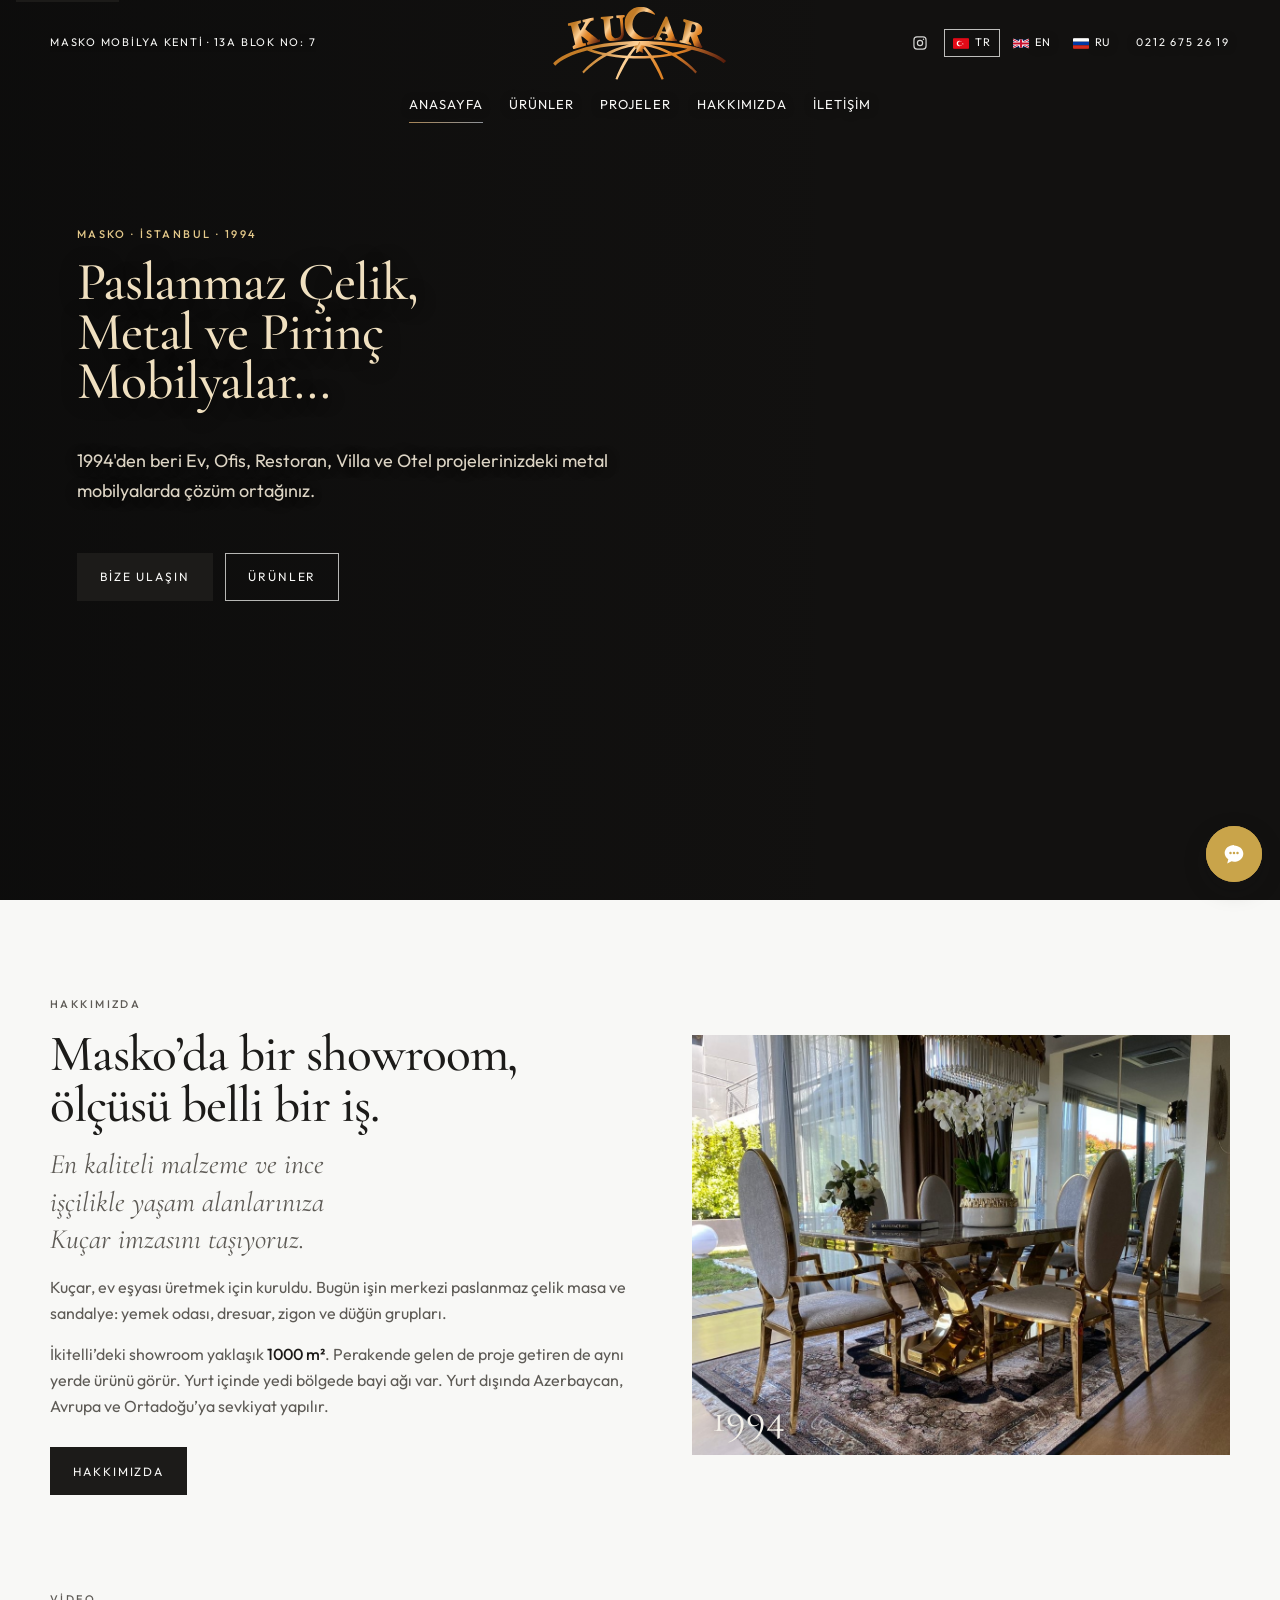
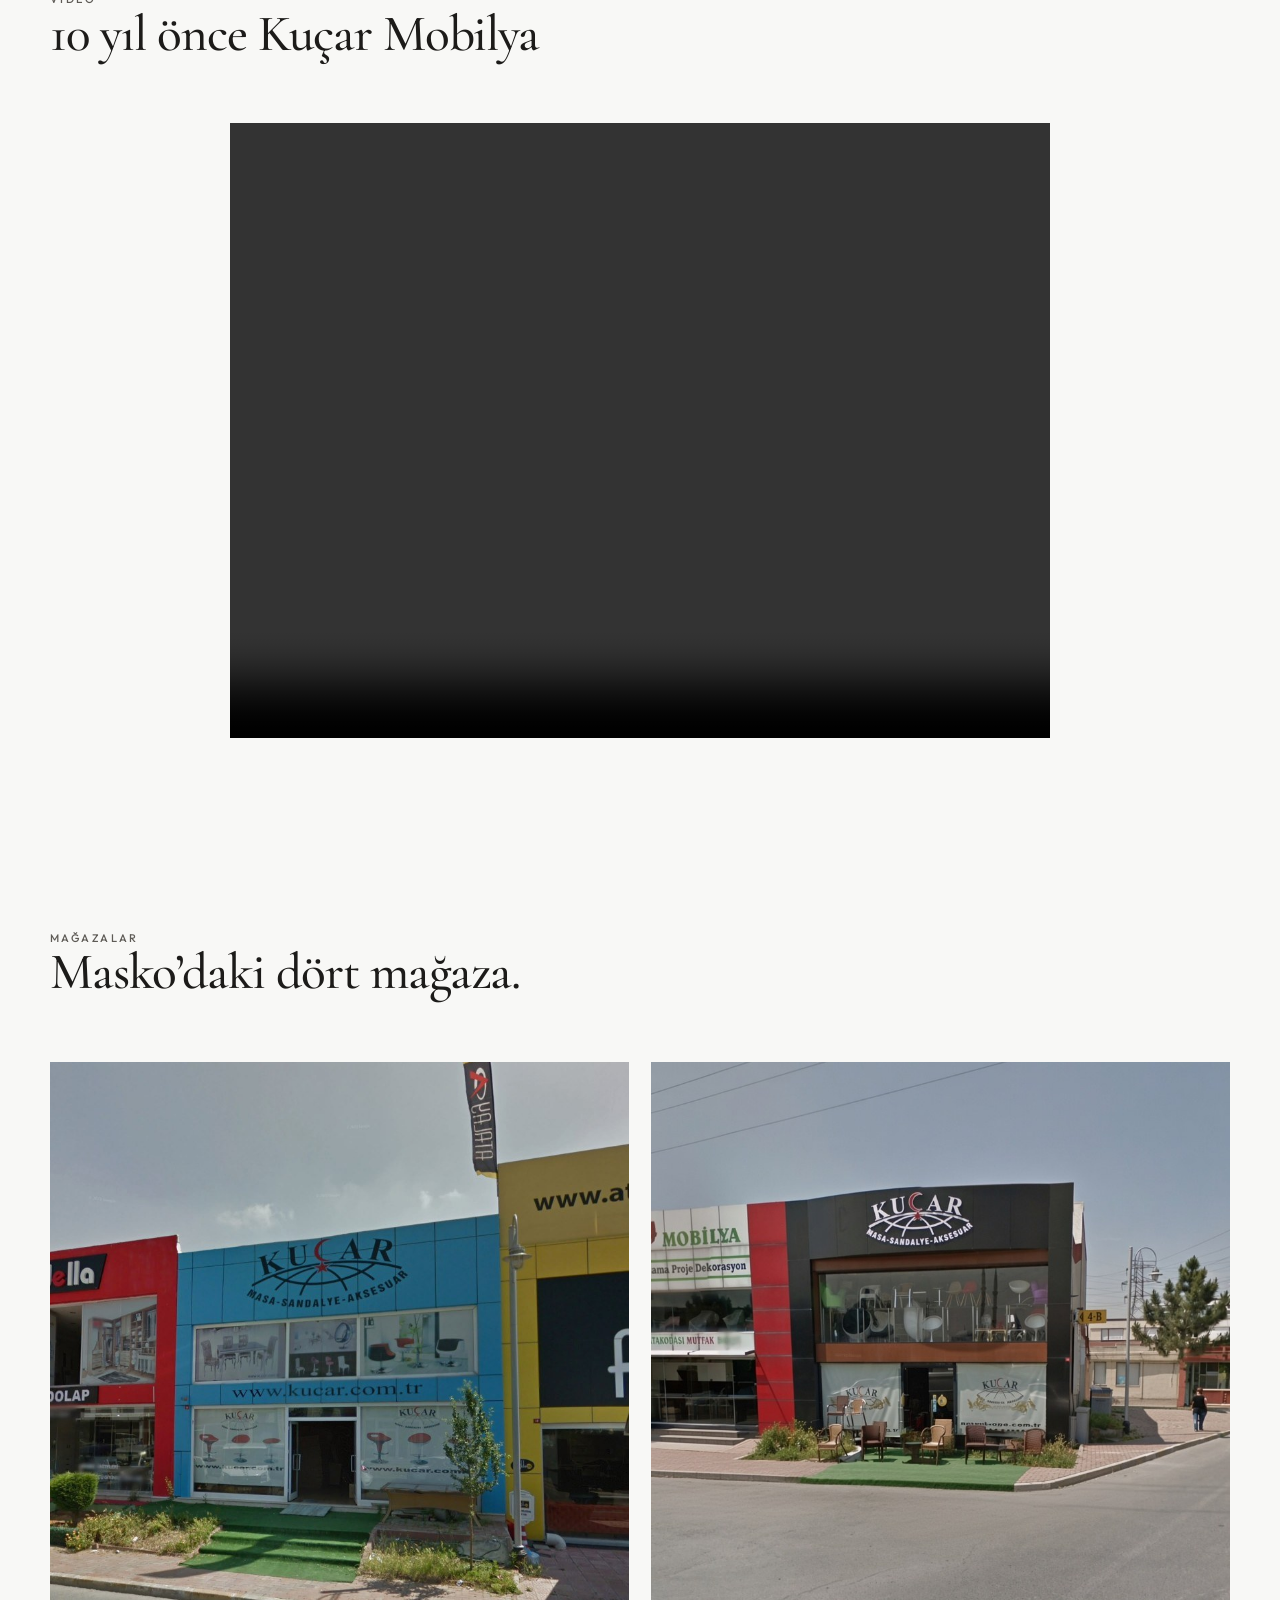
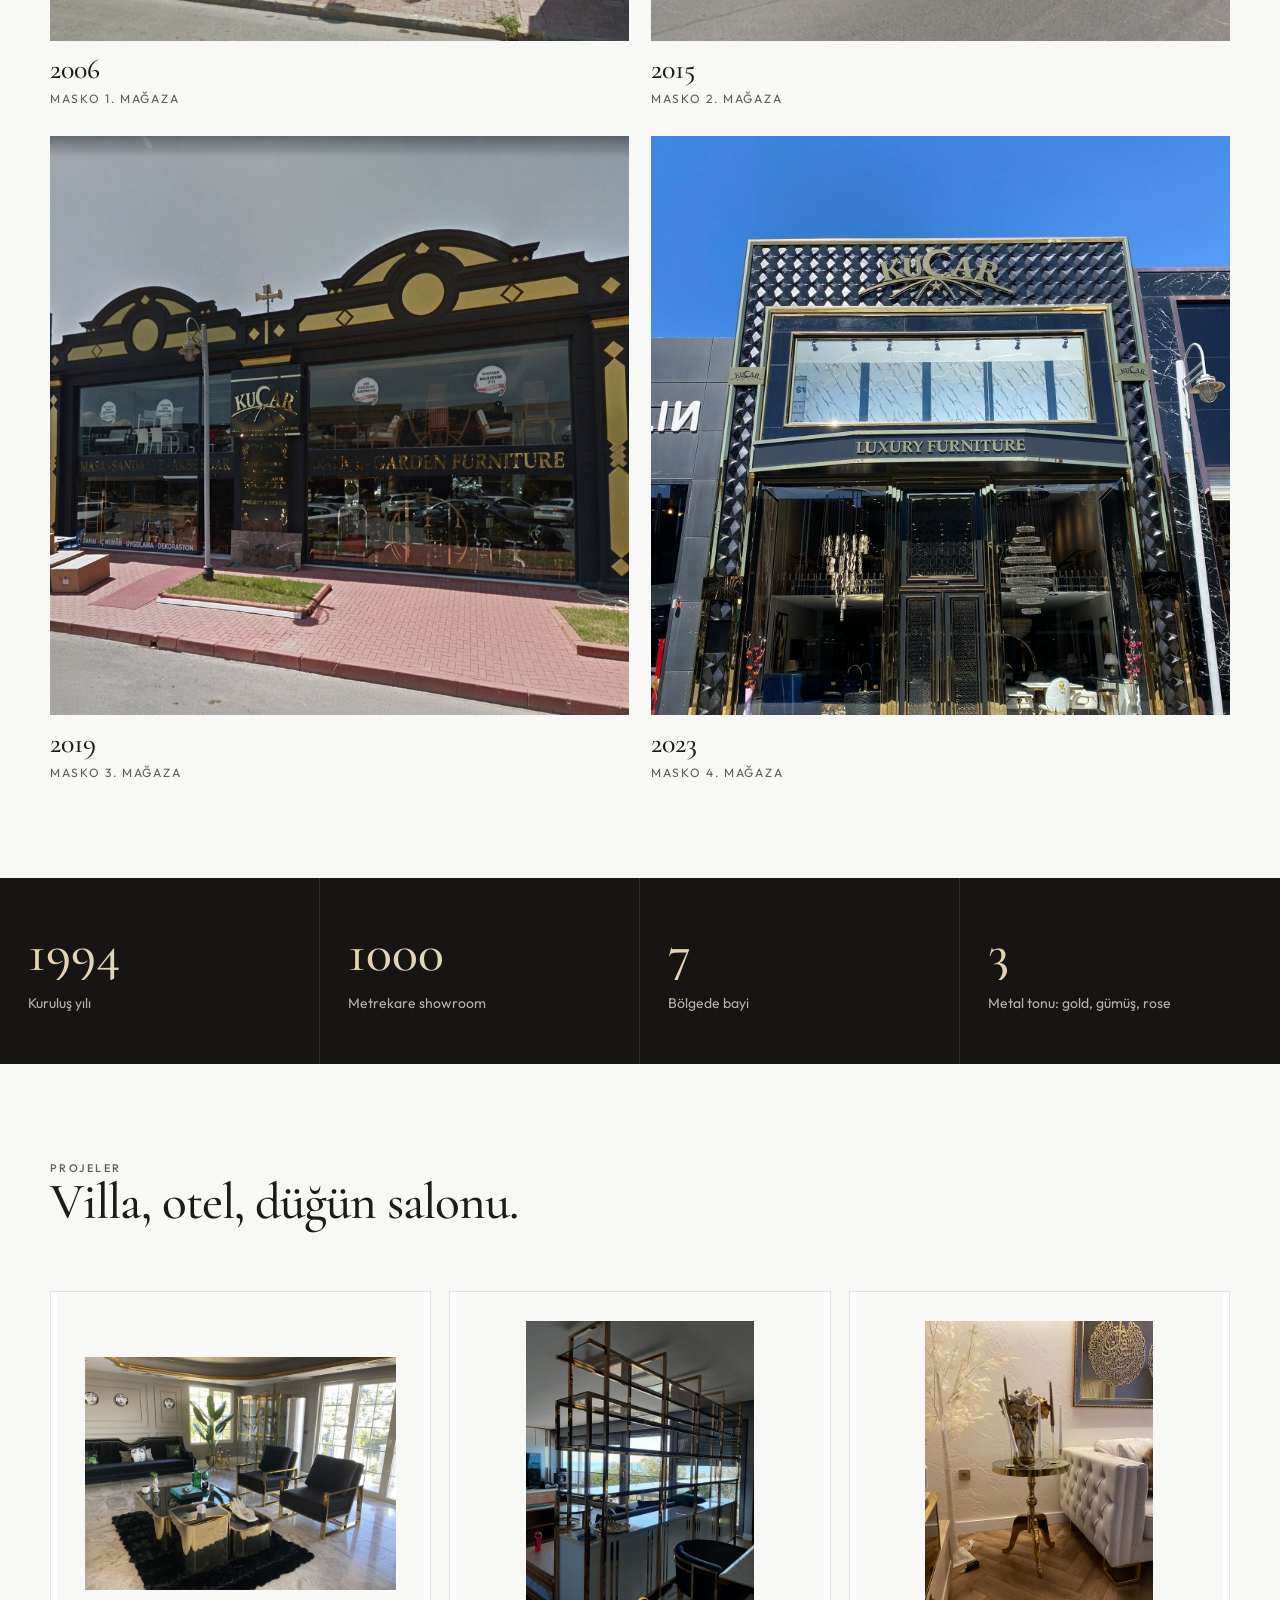
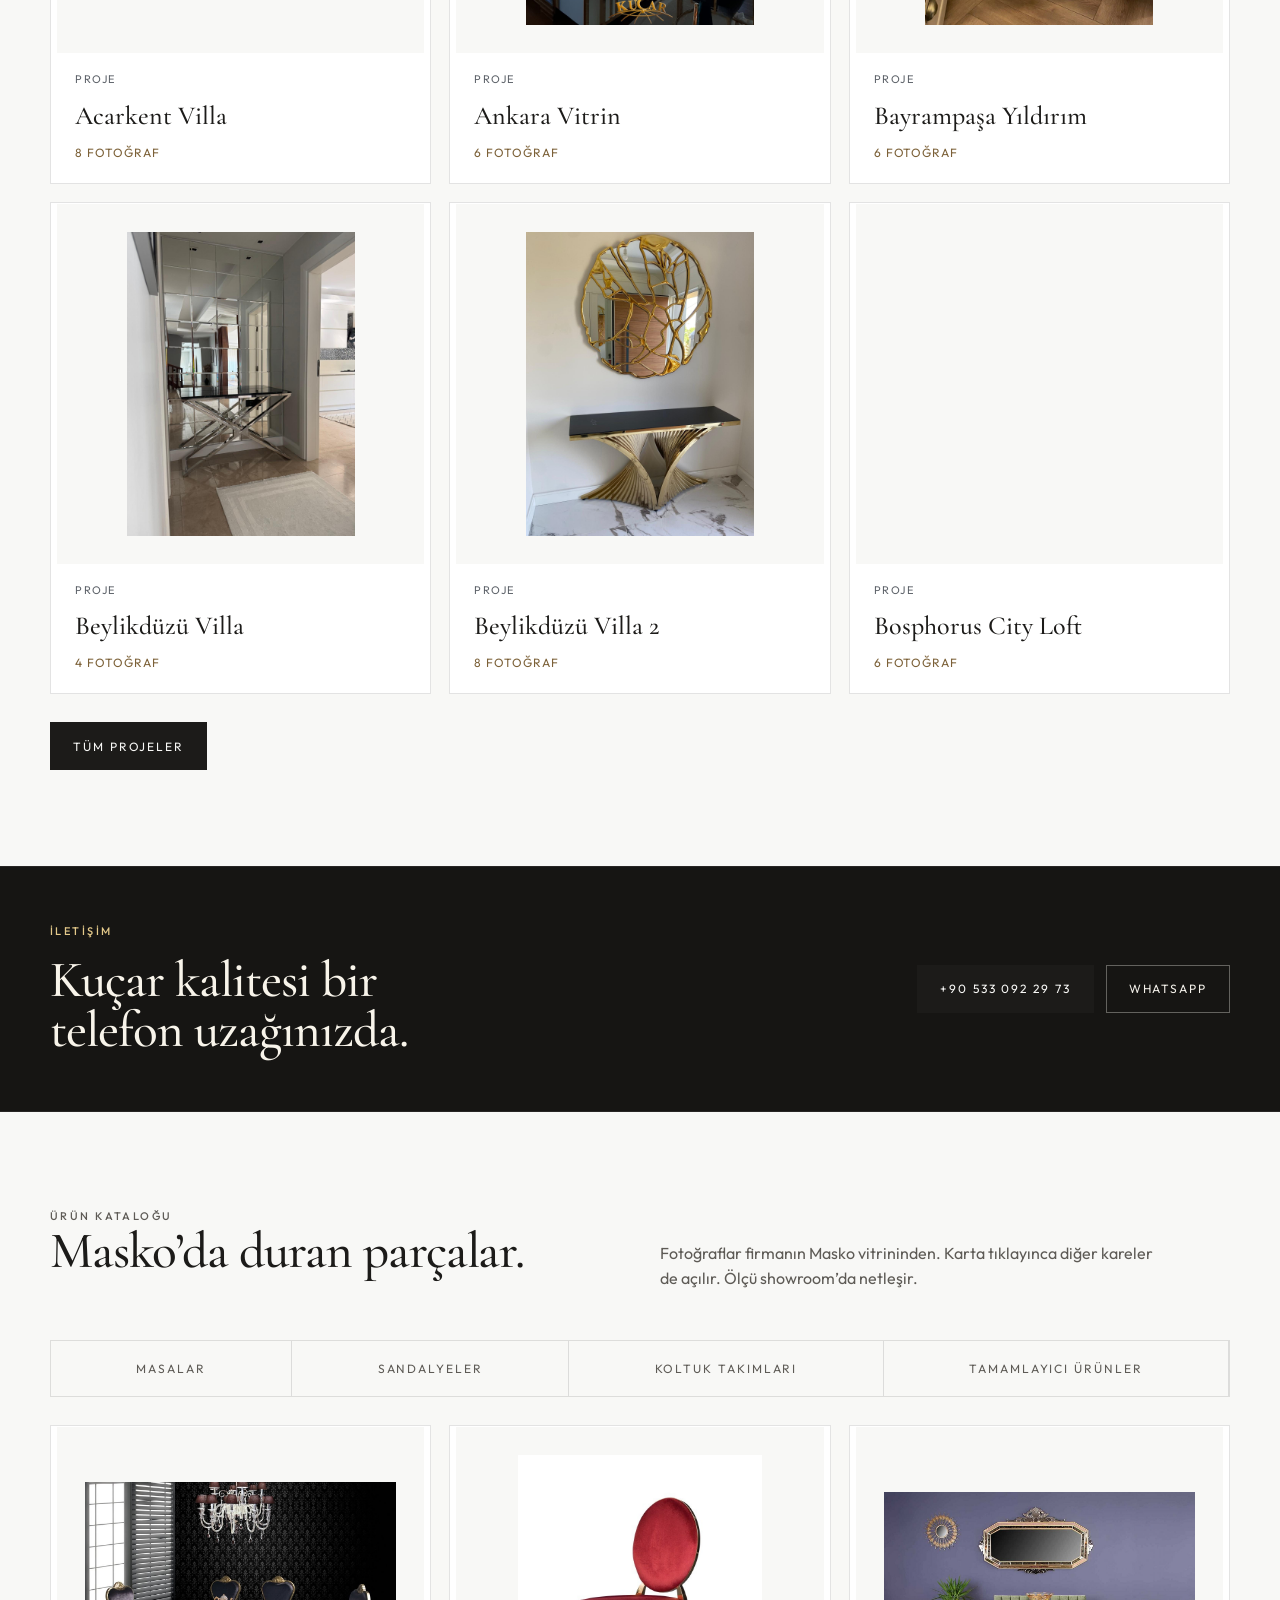
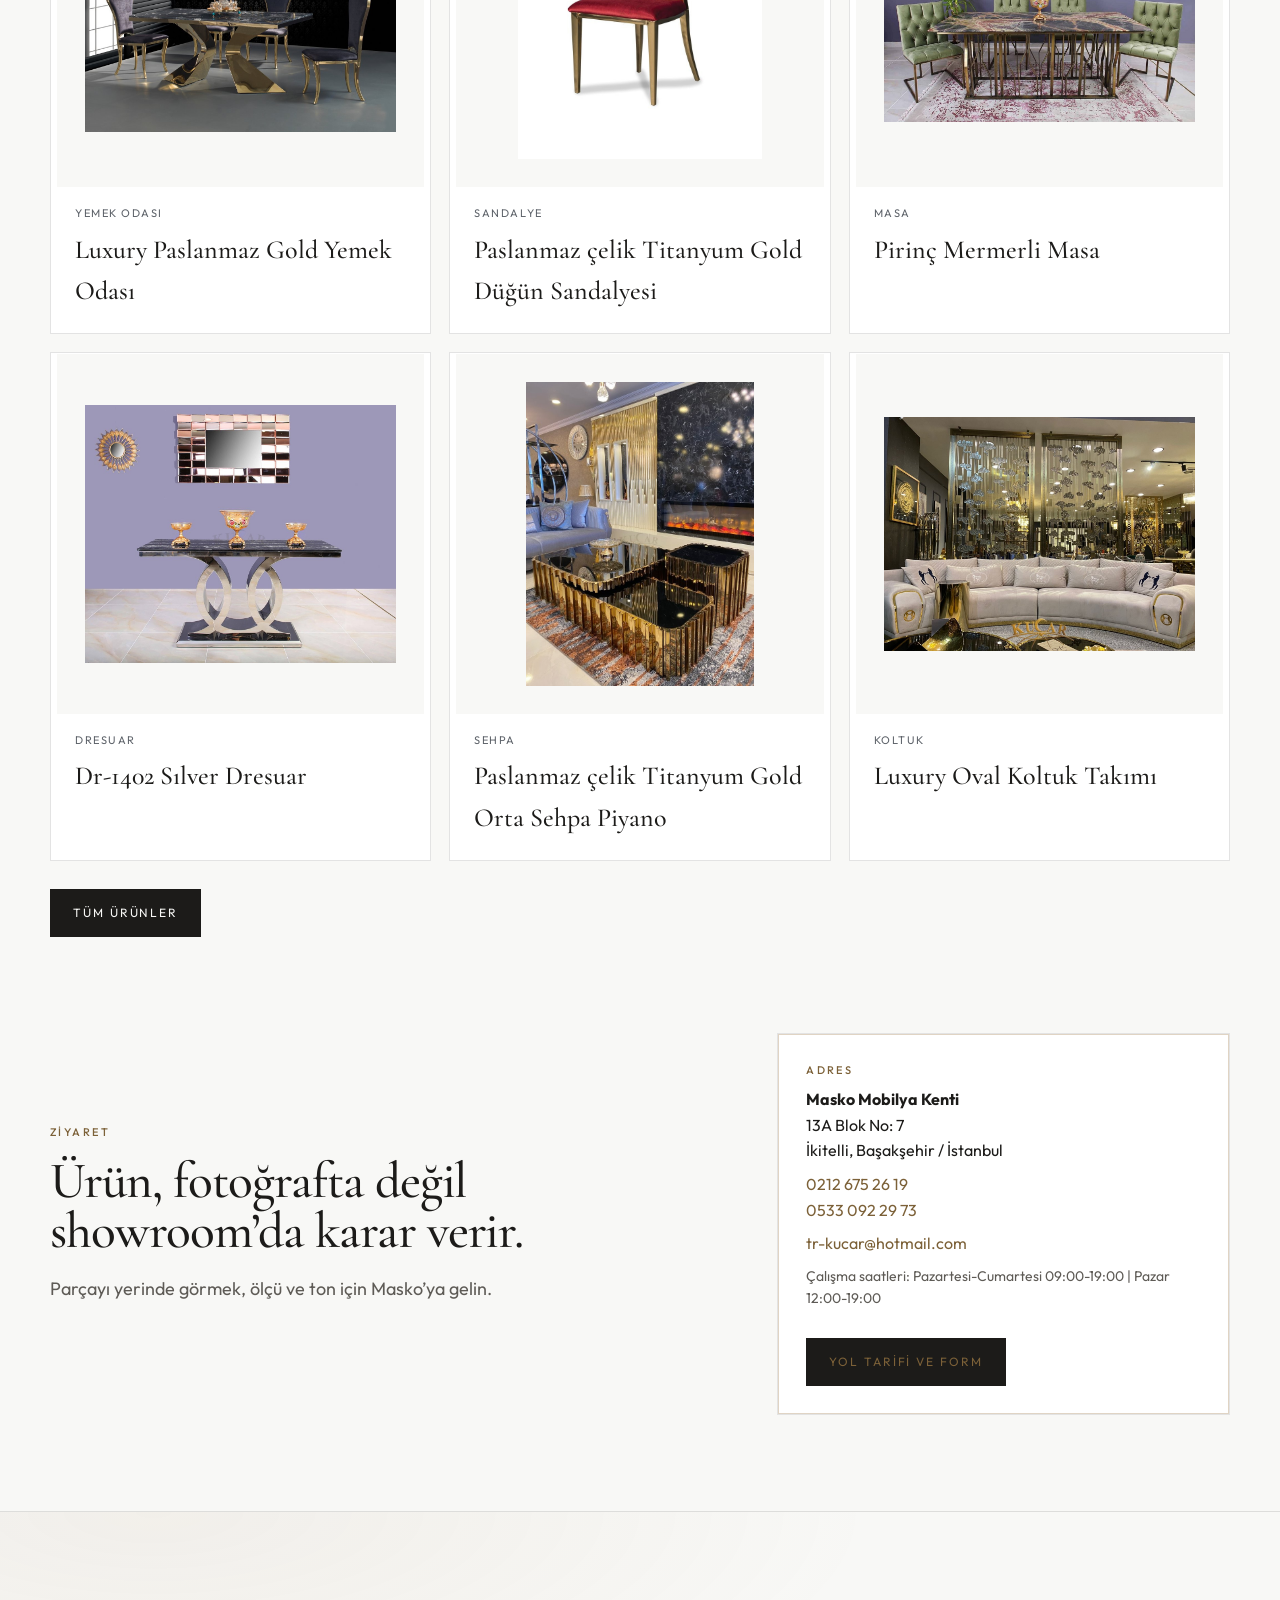
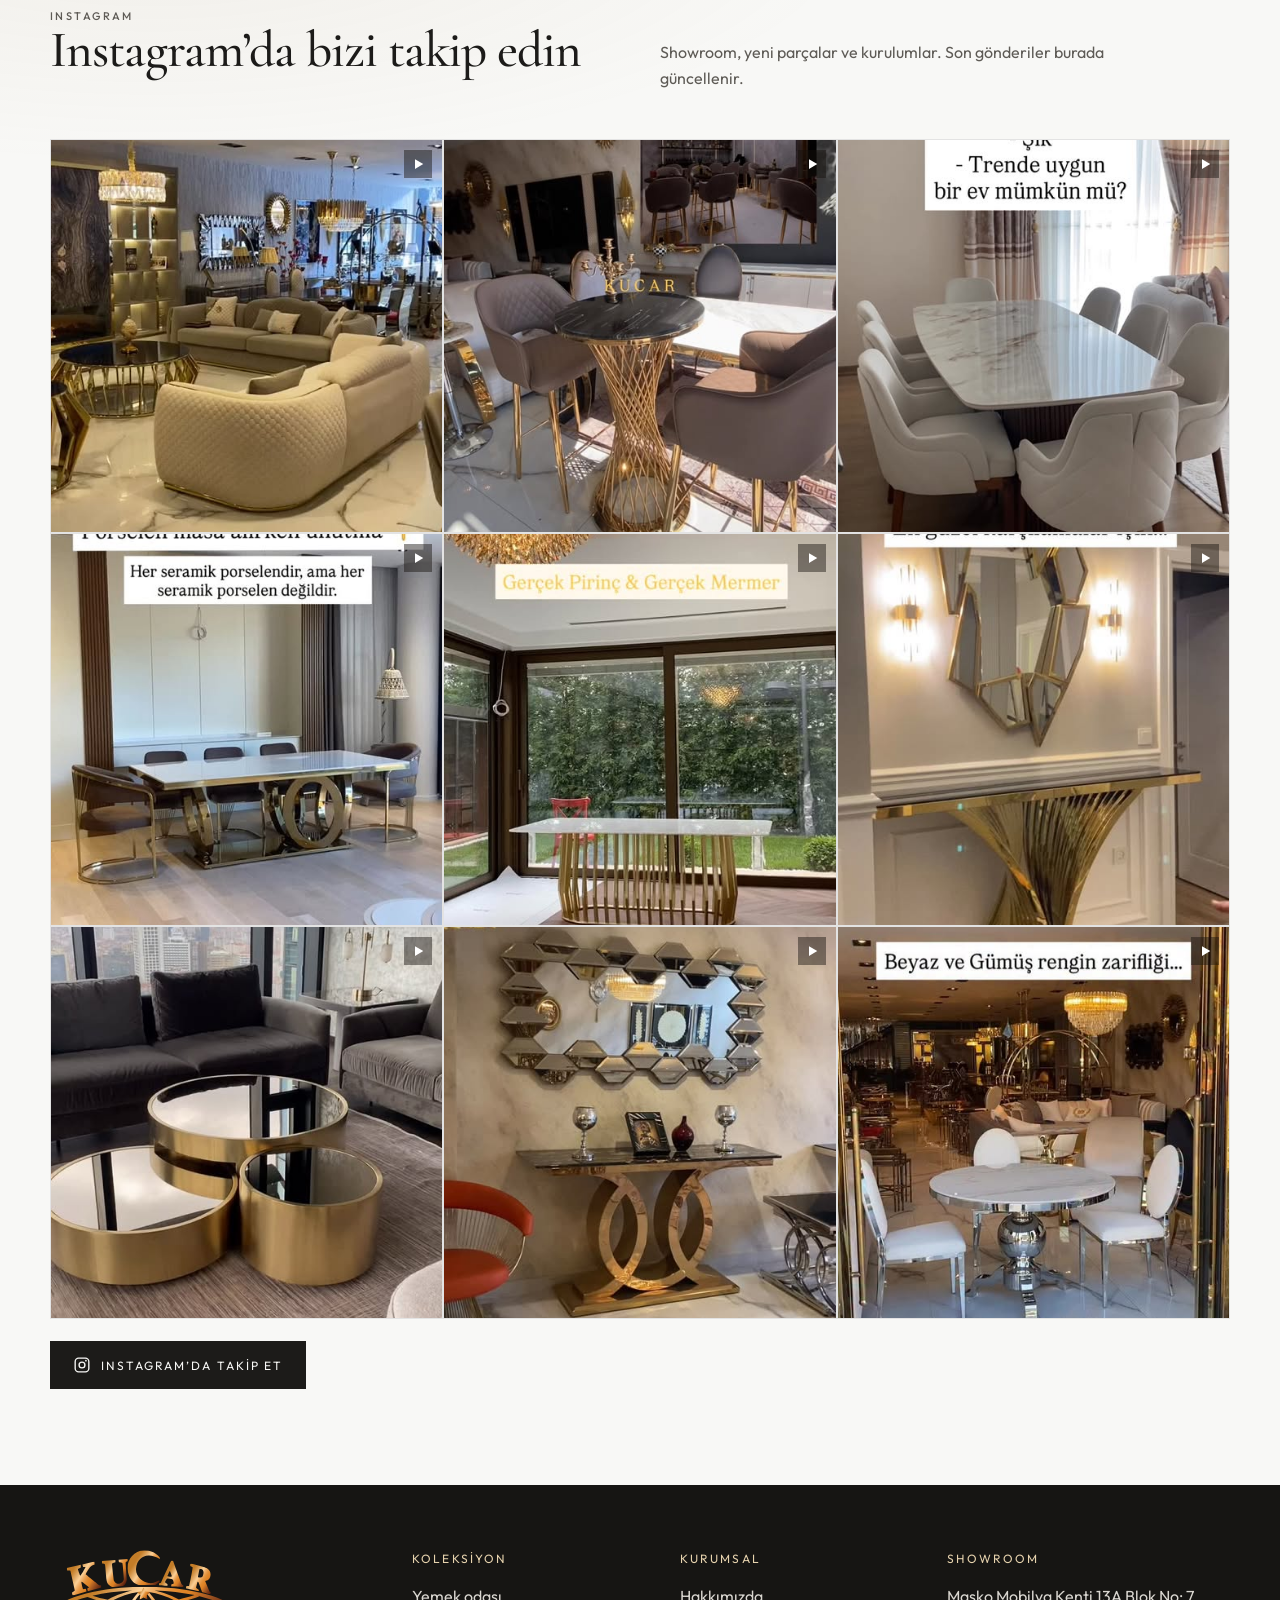
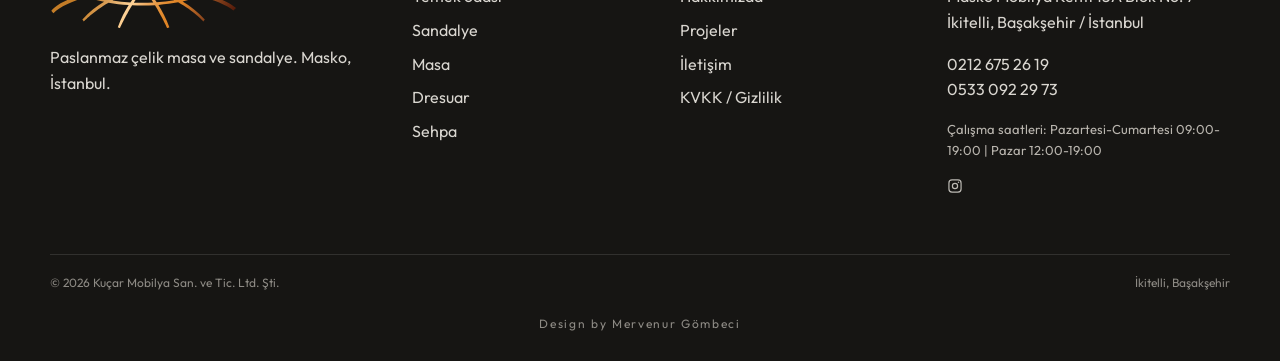
==== commit 5d2f882a: "﻿Ana sayfaya videolari, magaza gorsellerini ve tasarim imzasini ekle. Co-authored-by: Cursor <cursor" ====
--- a/index.html
+++ b/index.html
@@ -43,7 +43,7 @@
   <link rel="preconnect" href="https://fonts.googleapis.com">
   <link rel="preconnect" href="https://fonts.gstatic.com" crossorigin>
   <link href="https://fonts.googleapis.com/css2?family=Cormorant+Garamond:ital,wght@0,500;0,600;1,500&family=Outfit:wght@300;400;500&family=Manrope:wght@300;400;500&display=swap&subset=cyrillic,latin" rel="stylesheet">
-  <link rel="stylesheet" href="css/style.css">
+  <link rel="stylesheet" href="css/style.css?v=3">
 </head>
 <body data-page="home">
   <a class="skip" href="#icerik" data-i18n="skip">İçeriğe geç</a>
@@ -119,18 +119,17 @@
     <section class="hero">
       <div class="hero-copy">
         <p class="eyebrow" data-i18n="home.kicker">Masko · İstanbul · 1994</p>
-        <h1 data-i18n="home.h1" data-i18n-html>Altının sakinliği,<br><em>gümüşün netliği.</em></h1>
-        <p class="lede" data-i18n="home.lede">Paslanmaz çelik masa, sandalye ve yemek odası. Titanyum gold, gümüş ve rose yüzeyler. Showroom’da görüp, ölçüye göre sipariş edersiniz.</p>
+        <h1 data-i18n="home.h1" data-i18n-html>Paslanmaz Çelik,<br>Metal ve Pirinç<br>Mobilyalar...</h1>
+        <p class="lede" data-i18n="home.lede">1994'den beri Ev, Ofis, Restoran, Villa ve Otel projelerinizdeki metal mobilyalarda çözüm ortağınız.</p>
         <div class="btn-row">
           <a class="btn" href="iletisim.html" data-i18n="home.cta">Bize ulaşın</a>
           <a class="btn btn-ghost" href="koleksiyonlar.html" data-i18n="nav.collection">Ürünler</a>
         </div>
       </div>
       <div class="hero-panel">
-        <figure class="hero-shot">
-          <img src="img/hero-masa.jpg" alt="Luxury yemek odası takımı, geniş showroom" width="1280" height="720" fetchpriority="high" decoding="async">
-          <figcaption>Luxury Yemek Odası Takımı</figcaption>
-        </figure>
+        <div class="hero-reel">
+          <video src="video/kucar-reel.mp4?v=3" autoplay muted loop playsinline title="Kuçar Mobilya"></video>
+        </div>
       </div>
     </section>
 
@@ -153,36 +152,52 @@
       </div>
     </section>
 
-    <section class="section" style="padding-top:0">
+    <section class="section home-film">
       <div class="wrap">
         <div class="section-head">
           <div>
-            <p class="eyebrow" data-i18n="home.order.k">Butik hizmet</p>
-            <h2 data-i18n="home.order.h">Dört adım.</h2>
-          </div>
-          <p data-i18n="home.order.p">Keşif, seçim ve üretim aynı masada konuşulur. Ürünü showroom’da, gün ışığında görürsünüz.</p>
-        </div>
-        <div class="steps">
-          <article class="step">
-            <span data-i18n="home.s1">01 — Showroom</span>
-            <h3 data-i18n="home.s1.h">Masko’da bakın</h3>
-            <p data-i18n="home.s1.p">13A blokta masa, sandalye ve takımları yan yana görürsünüz. Randevu ile gelmek daha rahat.</p>
-          </article>
-          <article class="step">
-            <span data-i18n="home.s2">02 — Ölçü</span>
-            <h3 data-i18n="home.s2.h">Mekân ölçülür</h3>
-            <p data-i18n="home.s2.p">Proje işlerinde masa boyu, sandalye adedi ve geçiş boşluğu yerinde alınır.</p>
-          </article>
-          <article class="step">
-            <span data-i18n="home.s3">03 — Yüzey</span>
-            <h3 data-i18n="home.s3.h">Ton seçilir</h3>
-            <p data-i18n="home.s3.p">Gold, gümüş veya rose. Mermer damarı ve ayak bitişi bu aşamada netleşir.</p>
-          </article>
-          <article class="step">
-            <span data-i18n="home.s4">04 — Üretim</span>
-            <h3 data-i18n="home.s4.h">Sipariş çıkar</h3>
-            <p data-i18n="home.s4.p">Perakende parça da olur, otel, düğün salonu ve proje grubu da. Teslimat ayrıca konuşulur.</p>
-          </article>
+            <p class="eyebrow" data-i18n="home.film.k">Video</p>
+            <h2 data-i18n="home.film.h">10 yıl önce Kuçar Mobilya</h2>
+          </div>
+        </div>
+        <div class="film-frame">
+          <video
+            src="video/kucar-10-yil.mp4"
+            controls
+            playsinline
+            preload="metadata"
+            title="10 yıl önce Kuçar Mobilya"
+            data-i18n="home.film.h"
+            data-i18n-attr="title"></video>
+        </div>
+      </div>
+    </section>
+
+    <section class="section home-stores">
+      <div class="wrap">
+        <div class="section-head">
+          <div>
+            <p class="eyebrow" data-i18n="home.stores.k">Mağazalar</p>
+            <h2 data-i18n="home.stores.h">Masko’daki dört mağaza.</h2>
+          </div>
+        </div>
+        <div class="store-grid">
+          <figure class="store-card">
+            <img class="is-2006" src="img/magaza/magaza-2006.jpg?v=3" alt="Kuçar Masko 1. mağaza, 2006" width="843" height="1024" loading="lazy" decoding="async">
+            <figcaption><b>2006</b><span data-i18n="home.store1">Masko 1. Mağaza</span></figcaption>
+          </figure>
+          <figure class="store-card">
+            <img class="is-2015" src="img/magaza/magaza-2015.jpg?v=3" alt="Kuçar Masko 2. mağaza, 2015" width="864" height="1152" loading="lazy" decoding="async">
+            <figcaption><b>2015</b><span data-i18n="home.store2">Masko 2. Mağaza</span></figcaption>
+          </figure>
+          <figure class="store-card">
+            <img class="is-2019" src="img/magaza/magaza-2019.jpg?v=3" alt="Kuçar Masko 3. mağaza, 2019" width="1152" height="864" loading="lazy" decoding="async">
+            <figcaption><b>2019</b><span data-i18n="home.store3">Masko 3. Mağaza</span></figcaption>
+          </figure>
+          <figure class="store-card">
+            <img class="is-2023" src="img/magaza/magaza-2023.jpg?v=3" alt="Kuçar Masko 4. mağaza, 2023" width="768" height="1024" loading="lazy" decoding="async">
+            <figcaption><b>2023</b><span data-i18n="home.store4">Masko 4. Mağaza</span></figcaption>
+          </figure>
         </div>
       </div>
     </section>
@@ -201,7 +216,6 @@
             <p class="eyebrow" data-i18n="prj.k">Projeler</p>
             <h2 data-i18n="prj.h">Villa, otel, düğün salonu.</h2>
           </div>
-          <p data-i18n="prj.p">Kuçar’ın yerinde kurduğu işler. Fotoğrafa basınca tüm çekimler açılır.</p>
         </div>
         <div class="catalog" data-projects data-projects-limit="6"></div>
         <noscript>
@@ -220,7 +234,7 @@
           <h2 data-i18n="home.phone.h">Kuçar kalitesi bir telefon uzağınızda.</h2>
         </div>
         <div class="phone-cta-actions">
-          <a class="btn" href="tel:+902126752619">0212 675 26 19</a>
+          <a class="btn" href="tel:+905330922973">+90 533 092 29 73</a>
           <a class="btn btn-ghost" href="https://wa.me/905330922973" target="_blank" rel="noopener">WhatsApp</a>
         </div>
       </div>
@@ -353,6 +367,7 @@
       <span>© <span data-year-num>2026</span> Kuçar Mobilya San. ve Tic. Ltd. Şti.</span>
       <span data-i18n="foot.place">İkitelli, Başakşehir</span>
     </div>
+    <p class="design-by"><a href="https://www.linkedin.com/in/mervenur-g%C3%B6mbeci-4741422a5" target="_blank" rel="noopener noreferrer">Design by Mervenur Gömbeci</a></p>
   </footer>
 
   <button class="to-top" type="button" data-to-top data-i18n="toTop" data-i18n-attr="aria-label" aria-label="Yukarı çık"><svg viewBox="0 0 24 24" width="18" height="18" aria-hidden="true"><path d="M6 14.5 12 8.5 18 14.5" fill="none" stroke="currentColor" stroke-width="1.6" stroke-linecap="round" stroke-linejoin="round"/></svg></button>
@@ -407,7 +422,7 @@
   <script src="js/catalog.js" defer></script>
   <script src="js/catalog-extra.js" defer></script>
   <script src="js/projects.js" defer></script>
-  <script src="js/i18n.js" defer></script>
+  <script src="js/i18n.js?v=2" defer></script>
   <script src="js/ig-feed-data.js" defer></script>
   <script src="js/main.js" defer></script>
 </body>
--- a/css/style.css
+++ b/css/style.css
@@ -382,23 +382,39 @@
   overflow: clip;
   border-bottom: 0;
 }
-body[data-page="home"] .hero-panel,
-body[data-page="home"] .hero-shot {
+body[data-page="home"] .hero-panel {
   position: absolute;
   inset: 0;
+  z-index: 0;
   min-height: 100%;
-}
-body[data-page="home"] .hero-shot img {
+  background: #121110;
+}
+body[data-page="home"] .hero-panel::after {
+  content: "";
+  position: absolute;
+  inset: 0;
+  background: linear-gradient(90deg, rgba(10, 10, 10, 0.62) 0%, rgba(10, 10, 10, 0.18) 42%, rgba(10, 10, 10, 0) 68%);
+  pointer-events: none;
+}
+body[data-page="home"] .hero-reel {
+  position: absolute;
+  inset: 0;
   width: 100%;
   height: 100%;
-  min-height: 100%;
+  margin: 0;
+}
+body[data-page="home"] .hero-reel video {
+  position: absolute;
+  inset: 0;
+  width: 100%;
+  height: 100%;
   object-fit: cover;
-  object-position: center 46%;
+  object-position: center center;
 }
 body[data-page="home"] .hero-copy {
   position: relative;
-  z-index: 1;
-  max-width: 460px;
+  z-index: 2;
+  max-width: min(560px, 42vw);
   margin: 0 0 72px 6vw;
   padding: 0;
   background: none;
@@ -408,6 +424,8 @@
 body[data-page="home"] .hero-copy h1 {
   color: #f0e0c0;
   text-shadow: 0 2px 22px rgba(0, 0, 0, 0.35);
+  font-size: clamp(36px, 4.2vw, 58px);
+  max-width: 11em;
 }
 body[data-page="home"] .hero-copy h1 em { color: #e4e7eb; }
 body[data-page="home"] .hero-copy .lede {
@@ -518,6 +536,59 @@
 .rail a:hover { color: var(--ink); background: var(--bg-2); }
 
 .section { padding: 96px 0; }
+.home-film { padding-top: 0; }
+.film-frame {
+  position: relative;
+  width: min(820px, 100%);
+  margin-inline: auto;
+  aspect-ratio: 4 / 3;
+  background: #121110;
+}
+.film-frame video {
+  position: absolute;
+  inset: 0;
+  width: 100%;
+  height: 100%;
+  border: 0;
+  background: #121110;
+}
+.store-grid {
+  display: grid;
+  grid-template-columns: 1fr 1fr;
+  gap: 28px 22px;
+  align-items: start;
+}
+.store-card { margin: 0; }
+.store-card img {
+  width: 100%;
+  aspect-ratio: 1 / 1;
+  height: auto;
+  object-fit: cover;
+  object-position: center;
+  display: block;
+  background: var(--bg);
+}
+.store-card img.is-2006 { object-position: center 42%; }
+.store-card img.is-2015 { object-position: center 28%; }
+.store-card img.is-2023 { object-position: center 48%; }
+.store-card figcaption {
+  display: flex;
+  flex-direction: column;
+  gap: 6px;
+  padding-top: 14px;
+}
+.store-card b {
+  font-family: var(--serif);
+  font-size: 28px;
+  font-weight: 500;
+  line-height: 1;
+}
+.store-card span {
+  font-size: 12px;
+  letter-spacing: 0.14em;
+  text-transform: uppercase;
+  color: var(--muted);
+}
 .section-head {
   display: grid;
   grid-template-columns: 1fr 1fr;
@@ -1149,6 +1220,14 @@
   font-size: 12px;
   color: #8d8a84;
 }
+.design-by {
+  margin: 22px 0 0;
+  text-align: center;
+  font-size: 12px;
+  letter-spacing: 0.14em;
+}
+.design-by a { color: #8d8a84; }
+.site-footer .design-by a:hover { color: #e7d3ae; }
 
 .to-top {
   position: fixed;
@@ -1298,6 +1377,7 @@
     grid-template-columns: 1fr;
   }
   .materials, .steps, .stats, .catalog { grid-template-columns: 1fr 1fr; }
+  body[data-page="home"] .hero-copy { max-width: none; margin: 0 24px 36px; }
   .story { gap: 8px; }
   .step { border-right: 0; border-bottom: 1px solid var(--line); }
   .nav-toggle { display: block; }
@@ -1379,7 +1459,7 @@
   .brand { width: 136px; }
   .hero-copy { padding: 48px 24px 40px; }
   .hero-panel { padding: 0; }
-  .materials, .steps, .stats, .catalog { grid-template-columns: 1fr; }
+  .materials, .steps, .stats, .catalog, .store-grid { grid-template-columns: 1fr; }
   .topbar { justify-content: flex-start; padding-right: 52px; }
   .topbar > span { display: none; }
   .topbar > span,
@@ -1394,6 +1474,7 @@
     margin: 0 20px 36px;
     padding: 0;
   }
+  body[data-page="home"] .hero-copy h1 { font-size: 34px; }
   .project-feature { min-height: 78vh; }
   .project-feature-copy { padding: calc(var(--header-bottom, 130px) + 28px) 20px 40px; }
   .section { padding: 64px 0; }
